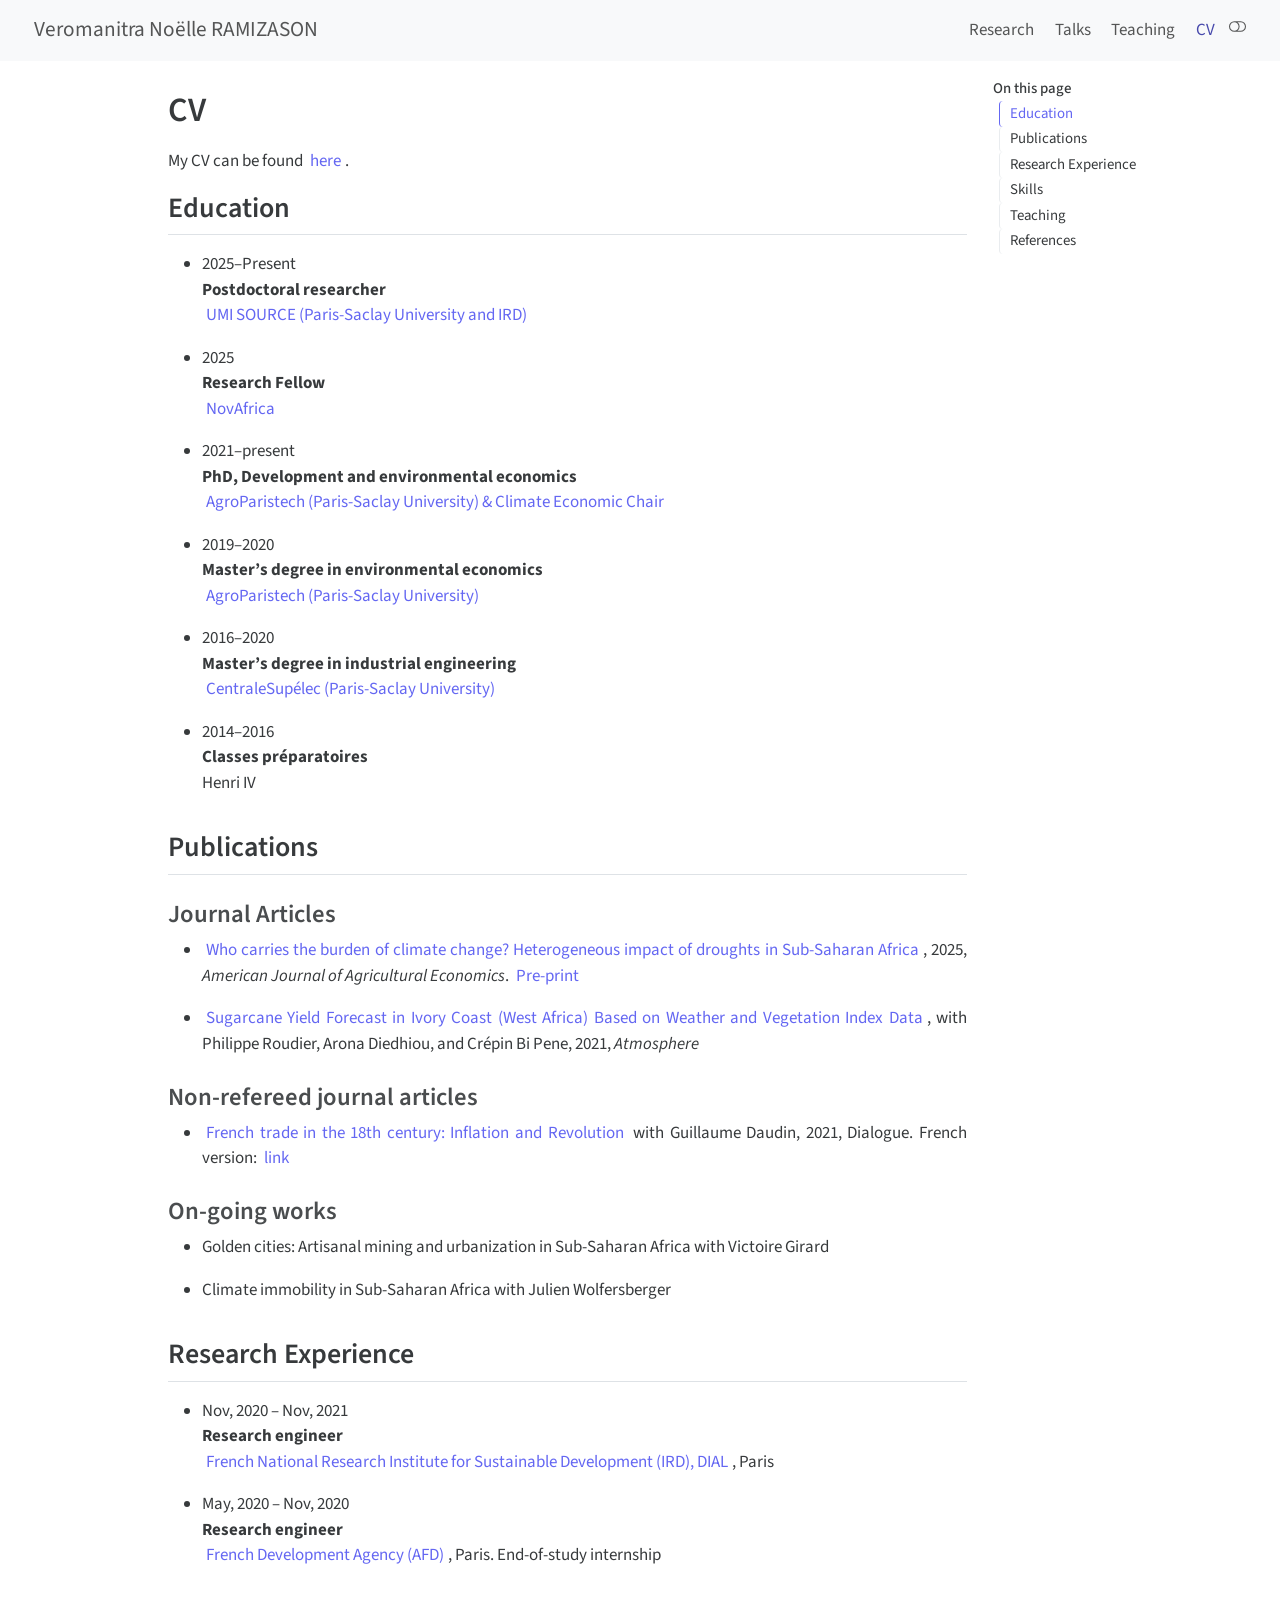
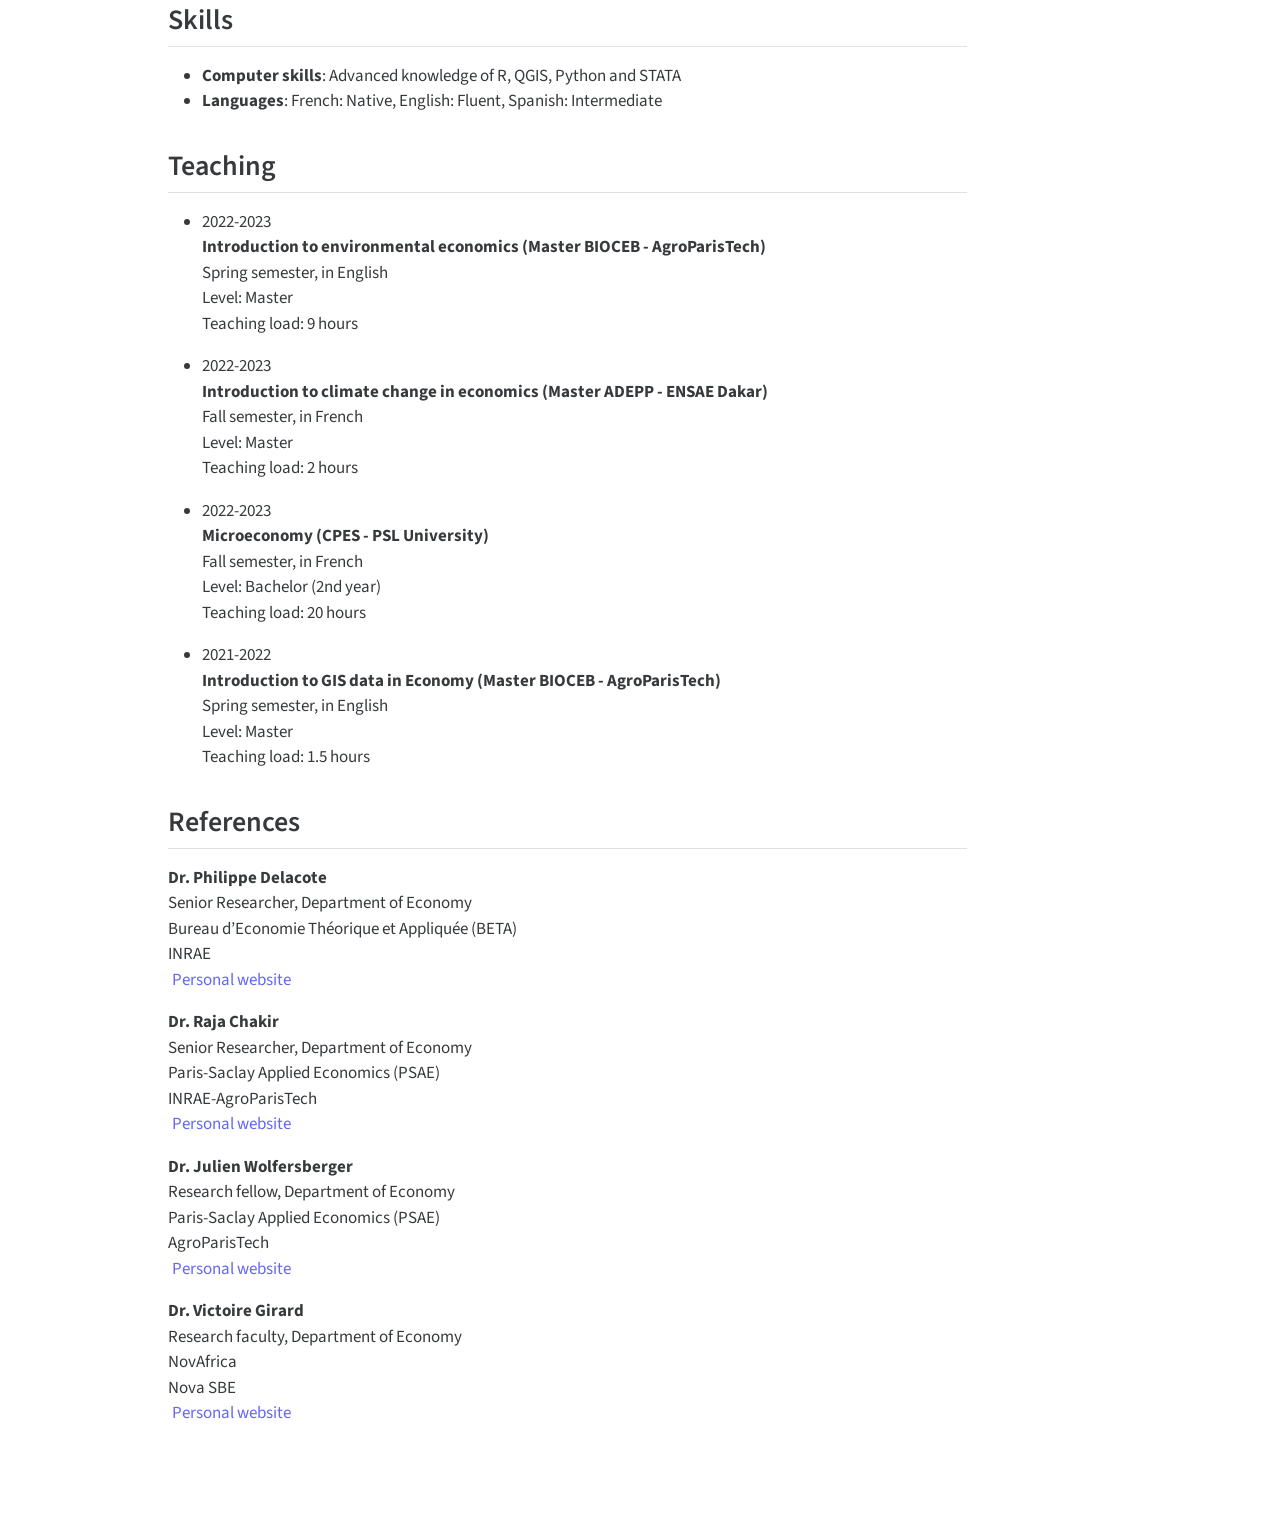
==== Pages/CV.html @ b6c8fe3e "Built site for gh-pages" ====
<!DOCTYPE html>
<html xmlns="http://www.w3.org/1999/xhtml" lang="en" xml:lang="en"><head>

<meta charset="utf-8">
<meta name="generator" content="quarto-1.5.57">

<meta name="viewport" content="width=device-width, initial-scale=1.0, user-scalable=yes">


<title>CV – Veromanitra Noëlle RAMIZASON</title>
<style>
code{white-space: pre-wrap;}
span.smallcaps{font-variant: small-caps;}
div.columns{display: flex; gap: min(4vw, 1.5em);}
div.column{flex: auto; overflow-x: auto;}
div.hanging-indent{margin-left: 1.5em; text-indent: -1.5em;}
ul.task-list{list-style: none;}
ul.task-list li input[type="checkbox"] {
  width: 0.8em;
  margin: 0 0.8em 0.2em -1em; /* quarto-specific, see https://github.com/quarto-dev/quarto-cli/issues/4556 */ 
  vertical-align: middle;
}
</style>


<script src="../site_libs/quarto-nav/quarto-nav.js"></script>
<script src="../site_libs/quarto-nav/headroom.min.js"></script>
<link href="../favicon.ico" rel="icon">
<script src="../site_libs/clipboard/clipboard.min.js"></script>
<script src="../site_libs/quarto-html/quarto.js"></script>
<script src="../site_libs/quarto-html/popper.min.js"></script>
<script src="../site_libs/quarto-html/tippy.umd.min.js"></script>
<script src="../site_libs/quarto-html/anchor.min.js"></script>
<link href="../site_libs/quarto-html/tippy.css" rel="stylesheet">
<link href="../site_libs/quarto-html/quarto-syntax-highlighting.css" rel="stylesheet" class="quarto-color-scheme" id="quarto-text-highlighting-styles">
<link href="../site_libs/quarto-html/quarto-syntax-highlighting-dark.css" rel="prefetch" class="quarto-color-scheme quarto-color-alternate" id="quarto-text-highlighting-styles">
<script src="../site_libs/bootstrap/bootstrap.min.js"></script>
<link href="../site_libs/bootstrap/bootstrap-icons.css" rel="stylesheet">
<link href="../site_libs/bootstrap/bootstrap.min.css" rel="stylesheet" class="quarto-color-scheme" id="quarto-bootstrap" data-mode="light">
<link href="../site_libs/bootstrap/bootstrap-dark.min.css" rel="prefetch" class="quarto-color-scheme quarto-color-alternate" id="quarto-bootstrap" data-mode="dark">
<script id="quarto-search-options" type="application/json">{
  "language": {
    "search-no-results-text": "No results",
    "search-matching-documents-text": "matching documents",
    "search-copy-link-title": "Copy link to search",
    "search-hide-matches-text": "Hide additional matches",
    "search-more-match-text": "more match in this document",
    "search-more-matches-text": "more matches in this document",
    "search-clear-button-title": "Clear",
    "search-text-placeholder": "",
    "search-detached-cancel-button-title": "Cancel",
    "search-submit-button-title": "Submit",
    "search-label": "Search"
  }
}</script>


<meta property="og:title" content="CV – Veromanitra Noëlle RAMIZASON">
<meta property="og:description" content="">
<meta property="og:site_name" content="Veromanitra Noëlle RAMIZASON">
</head>

<body class="nav-fixed">

<div id="quarto-search-results"></div>
  <header id="quarto-header" class="headroom fixed-top">
    <nav class="navbar navbar-expand-lg " data-bs-theme="dark">
      <div class="navbar-container container-fluid">
      <div class="navbar-brand-container mx-auto">
    <a class="navbar-brand" href="../index.html">
    <span class="navbar-title">Veromanitra Noëlle RAMIZASON</span>
    </a>
  </div>
          <button class="navbar-toggler" type="button" data-bs-toggle="collapse" data-bs-target="#navbarCollapse" aria-controls="navbarCollapse" role="menu" aria-expanded="false" aria-label="Toggle navigation" onclick="if (window.quartoToggleHeadroom) { window.quartoToggleHeadroom(); }">
  <span class="navbar-toggler-icon"></span>
</button>
          <div class="collapse navbar-collapse" id="navbarCollapse">
            <ul class="navbar-nav navbar-nav-scroll ms-auto">
  <li class="nav-item">
    <a class="nav-link" href="../Pages/Research.html"> 
<span class="menu-text">Research</span></a>
  </li>  
  <li class="nav-item">
    <a class="nav-link" href="../Pages/Talks.html"> 
<span class="menu-text">Talks</span></a>
  </li>  
  <li class="nav-item">
    <a class="nav-link" href="../Pages/Teaching.html"> 
<span class="menu-text">Teaching</span></a>
  </li>  
  <li class="nav-item">
    <a class="nav-link active" href="../Pages/CV.html" aria-current="page"> 
<span class="menu-text">CV</span></a>
  </li>  
</ul>
          </div> <!-- /navcollapse -->
            <div class="quarto-navbar-tools">
  <a href="" class="quarto-color-scheme-toggle quarto-navigation-tool  px-1" onclick="window.quartoToggleColorScheme(); return false;" title="Toggle dark mode"><i class="bi"></i></a>
</div>
      </div> <!-- /container-fluid -->
    </nav>
</header>
<!-- content -->
<div id="quarto-content" class="quarto-container page-columns page-rows-contents page-layout-article page-navbar">
<!-- sidebar -->
<!-- margin-sidebar -->
    <div id="quarto-margin-sidebar" class="sidebar margin-sidebar">
        <nav id="TOC" role="doc-toc" class="toc-active">
    <h2 id="toc-title">On this page</h2>
   
  <ul>
  <li><a href="#education" id="toc-education" class="nav-link active" data-scroll-target="#education">Education</a></li>
  <li><a href="#publications" id="toc-publications" class="nav-link" data-scroll-target="#publications">Publications</a>
  <ul class="collapse">
  <li><a href="#journal-articles" id="toc-journal-articles" class="nav-link" data-scroll-target="#journal-articles">Journal Articles</a></li>
  <li><a href="#non-refereed-journal-articles" id="toc-non-refereed-journal-articles" class="nav-link" data-scroll-target="#non-refereed-journal-articles">Non-refereed journal articles</a></li>
  <li><a href="#on-going-works" id="toc-on-going-works" class="nav-link" data-scroll-target="#on-going-works">On-going works</a></li>
  </ul></li>
  <li><a href="#research-experience" id="toc-research-experience" class="nav-link" data-scroll-target="#research-experience">Research Experience</a></li>
  <li><a href="#skills" id="toc-skills" class="nav-link" data-scroll-target="#skills">Skills</a></li>
  <li><a href="#teaching" id="toc-teaching" class="nav-link" data-scroll-target="#teaching">Teaching</a></li>
  <li><a href="#references" id="toc-references" class="nav-link" data-scroll-target="#references">References</a></li>
  </ul>
</nav>
    </div>
<!-- main -->
<main class="content" id="quarto-document-content">

<header id="title-block-header" class="quarto-title-block default">
<div class="quarto-title">
<h1 class="title">CV</h1>
</div>



<div class="quarto-title-meta">

    
  
    
  </div>
  


</header>


<p>My CV can be found <a href="../files/CV_Edouard_Pignede.pdf">here</a>.</p>
<section id="education" class="level2">
<h2 class="anchored" data-anchor-id="education">Education</h2>
<ul>
<li><p>2025–Present<br>
<strong>Postdoctoral researcher</strong><br>
<a href="https://www.umi-source.uvsq.fr/">UMI SOURCE (Paris-Saclay University and IRD)</a></p></li>
<li><p>2025<br>
<strong>Research Fellow</strong><br>
<a href="https://novafrica.org/">NovAfrica</a></p></li>
<li><p>2021–present<br>
<strong>PhD, Development and environmental economics</strong><br>
<a href="http://www2.agroparistech.fr/spip.php?article1142">AgroParistech (Paris-Saclay University) &amp; Climate Economic Chair</a></p></li>
<li><p>2019–2020<br>
<strong>Master’s degree in environmental economics</strong><br>
<a href="http://www2.agroparistech.fr/spip.php?article1142">AgroParistech (Paris-Saclay University)</a></p></li>
<li><p>2016–2020<br>
<strong>Master’s degree in industrial engineering</strong><br>
<a href="https://www.centralesupelec.fr/en">CentraleSupélec (Paris-Saclay University)</a></p></li>
<li><p>2014–2016<br>
<strong>Classes préparatoires</strong><br>
Henri IV</p></li>
</ul>
</section>
<section id="publications" class="level2">
<h2 class="anchored" data-anchor-id="publications">Publications</h2>
<section id="journal-articles" class="level3">
<h3 class="anchored" data-anchor-id="journal-articles">Journal Articles</h3>
<ul>
<li><p><a href="http://doi.org/10.1111/ajae.12507">Who carries the burden of climate change? Heterogeneous impact of droughts in Sub-Saharan Africa</a>, 2025, <em>American Journal of Agricultural Economics</em>. <a href="https://edouardpignede.github.io/files/DroughtIneq_EP.pdf">Pre-print</a></p></li>
<li><p><a href="https://www.mdpi.com/2073-4433/12/11/1459">Sugarcane Yield Forecast in Ivory Coast (West Africa) Based on Weather and Vegetation Index Data</a>, with Philippe Roudier, Arona Diedhiou, and Crépin Bi Pene, 2021, <em>Atmosphere</em></p></li>
</ul>
</section>
<section id="non-refereed-journal-articles" class="level3">
<h3 class="anchored" data-anchor-id="non-refereed-journal-articles">Non-refereed journal articles</h3>
<ul>
<li><a href="https://dial.ird.fr/wp-content/uploads/2021/10/Dialogue_Eng_62_def.pdf">French trade in the 18th century: Inflation and Revolution</a> with Guillaume Daudin, 2021, Dialogue. French version: <a href="https://dial.ird.fr/wp-content/uploads/2021/10/Dialogue-62.pdf">link</a></li>
</ul>
</section>
<section id="on-going-works" class="level3">
<h3 class="anchored" data-anchor-id="on-going-works">On-going works</h3>
<ul>
<li><p>Golden cities: Artisanal mining and urbanization in Sub-Saharan Africa with Victoire Girard</p></li>
<li><p>Climate immobility in Sub-Saharan Africa with Julien Wolfersberger</p></li>
</ul>
</section>
</section>
<section id="research-experience" class="level2">
<h2 class="anchored" data-anchor-id="research-experience">Research Experience</h2>
<ul>
<li><p>Nov, 2020 – Nov, 2021<br>
<strong>Research engineer</strong><br>
<a href="https://en.ird.fr/">French National Research Institute for Sustainable Development (IRD), DIAL</a>, Paris</p></li>
<li><p>May, 2020 – Nov, 2020<br>
<strong>Research engineer</strong><br>
<a href="https://www.afd.fr/en">French Development Agency (AFD)</a>, Paris. End-of-study internship</p></li>
</ul>
</section>
<section id="skills" class="level2">
<h2 class="anchored" data-anchor-id="skills">Skills</h2>
<ul>
<li><strong>Computer skills</strong>: Advanced knowledge of R, QGIS, Python and STATA<br>
</li>
<li><strong>Languages</strong>: French: Native, English: Fluent, Spanish: Intermediate</li>
</ul>
</section>
<section id="teaching" class="level2">
<h2 class="anchored" data-anchor-id="teaching">Teaching</h2>
<ul>
<li><p>2022-2023<br>
<strong>Introduction to environmental economics (Master BIOCEB - AgroParisTech)</strong><br>
Spring semester, in English<br>
Level: Master<br>
Teaching load: 9 hours</p></li>
<li><p>2022-2023<br>
<strong>Introduction to climate change in economics (Master ADEPP - ENSAE Dakar)</strong><br>
Fall semester, in French<br>
Level: Master<br>
Teaching load: 2 hours</p></li>
<li><p>2022-2023<br>
<strong>Microeconomy (CPES - PSL University)</strong><br>
Fall semester, in French<br>
Level: Bachelor (2nd year)<br>
Teaching load: 20 hours</p></li>
<li><p>2021-2022<br>
<strong>Introduction to GIS data in Economy (Master BIOCEB - AgroParisTech)</strong><br>
Spring semester, in English<br>
Level: Master<br>
Teaching load: 1.5 hours</p></li>
</ul>
</section>
<section id="references" class="level2">
<h2 class="anchored" data-anchor-id="references">References</h2>
<p><strong>Dr.&nbsp;Philippe Delacote</strong><br>
Senior Researcher, Department of Economy<br>
Bureau d’Economie Théorique et Appliquée (BETA)<br>
INRAE<br>
<a href="https://sites.google.com/view/philippedelacote/">Personal website</a></p>
<p><strong>Dr.&nbsp;Raja Chakir</strong><br>
Senior Researcher, Department of Economy<br>
Paris-Saclay Applied Economics (PSAE)<br>
INRAE-AgroParisTech<br>
<a href="https://sites.google.com/site/rajachakir/">Personal website</a></p>
<p><strong>Dr.&nbsp;Julien Wolfersberger</strong><br>
Research fellow, Department of Economy<br>
Paris-Saclay Applied Economics (PSAE)<br>
AgroParisTech<br>
<a href="https://julienwolfersberger.wordpress.com/">Personal website</a></p>
<p><strong>Dr.&nbsp;Victoire Girard</strong><br>
Research faculty, Department of Economy<br>
NovAfrica<br>
Nova SBE<br>
<a href="https://sites.google.com/site/girardvictoire/home">Personal website</a></p>


</section>

</main> <!-- /main -->
<script id="quarto-html-after-body" type="application/javascript">
window.document.addEventListener("DOMContentLoaded", function (event) {
  const toggleBodyColorMode = (bsSheetEl) => {
    const mode = bsSheetEl.getAttribute("data-mode");
    const bodyEl = window.document.querySelector("body");
    if (mode === "dark") {
      bodyEl.classList.add("quarto-dark");
      bodyEl.classList.remove("quarto-light");
    } else {
      bodyEl.classList.add("quarto-light");
      bodyEl.classList.remove("quarto-dark");
    }
  }
  const toggleBodyColorPrimary = () => {
    const bsSheetEl = window.document.querySelector("link#quarto-bootstrap");
    if (bsSheetEl) {
      toggleBodyColorMode(bsSheetEl);
    }
  }
  toggleBodyColorPrimary();  
  const disableStylesheet = (stylesheets) => {
    for (let i=0; i < stylesheets.length; i++) {
      const stylesheet = stylesheets[i];
      stylesheet.rel = 'prefetch';
    }
  }
  const enableStylesheet = (stylesheets) => {
    for (let i=0; i < stylesheets.length; i++) {
      const stylesheet = stylesheets[i];
      stylesheet.rel = 'stylesheet';
    }
  }
  const manageTransitions = (selector, allowTransitions) => {
    const els = window.document.querySelectorAll(selector);
    for (let i=0; i < els.length; i++) {
      const el = els[i];
      if (allowTransitions) {
        el.classList.remove('notransition');
      } else {
        el.classList.add('notransition');
      }
    }
  }
  const toggleGiscusIfUsed = (isAlternate, darkModeDefault) => {
    const baseTheme = document.querySelector('#giscus-base-theme')?.value ?? 'light';
    const alternateTheme = document.querySelector('#giscus-alt-theme')?.value ?? 'dark';
    let newTheme = '';
    if(darkModeDefault) {
      newTheme = isAlternate ? baseTheme : alternateTheme;
    } else {
      newTheme = isAlternate ? alternateTheme : baseTheme;
    }
    const changeGiscusTheme = () => {
      // From: https://github.com/giscus/giscus/issues/336
      const sendMessage = (message) => {
        const iframe = document.querySelector('iframe.giscus-frame');
        if (!iframe) return;
        iframe.contentWindow.postMessage({ giscus: message }, 'https://giscus.app');
      }
      sendMessage({
        setConfig: {
          theme: newTheme
        }
      });
    }
    const isGiscussLoaded = window.document.querySelector('iframe.giscus-frame') !== null;
    if (isGiscussLoaded) {
      changeGiscusTheme();
    }
  }
  const toggleColorMode = (alternate) => {
    // Switch the stylesheets
    const alternateStylesheets = window.document.querySelectorAll('link.quarto-color-scheme.quarto-color-alternate');
    manageTransitions('#quarto-margin-sidebar .nav-link', false);
    if (alternate) {
      enableStylesheet(alternateStylesheets);
      for (const sheetNode of alternateStylesheets) {
        if (sheetNode.id === "quarto-bootstrap") {
          toggleBodyColorMode(sheetNode);
        }
      }
    } else {
      disableStylesheet(alternateStylesheets);
      toggleBodyColorPrimary();
    }
    manageTransitions('#quarto-margin-sidebar .nav-link', true);
    // Switch the toggles
    const toggles = window.document.querySelectorAll('.quarto-color-scheme-toggle');
    for (let i=0; i < toggles.length; i++) {
      const toggle = toggles[i];
      if (toggle) {
        if (alternate) {
          toggle.classList.add("alternate");     
        } else {
          toggle.classList.remove("alternate");
        }
      }
    }
    // Hack to workaround the fact that safari doesn't
    // properly recolor the scrollbar when toggling (#1455)
    if (navigator.userAgent.indexOf('Safari') > 0 && navigator.userAgent.indexOf('Chrome') == -1) {
      manageTransitions("body", false);
      window.scrollTo(0, 1);
      setTimeout(() => {
        window.scrollTo(0, 0);
        manageTransitions("body", true);
      }, 40);  
    }
  }
  const isFileUrl = () => { 
    return window.location.protocol === 'file:';
  }
  const hasAlternateSentinel = () => {  
    let styleSentinel = getColorSchemeSentinel();
    if (styleSentinel !== null) {
      return styleSentinel === "alternate";
    } else {
      return false;
    }
  }
  const setStyleSentinel = (alternate) => {
    const value = alternate ? "alternate" : "default";
    if (!isFileUrl()) {
      window.localStorage.setItem("quarto-color-scheme", value);
    } else {
      localAlternateSentinel = value;
    }
  }
  const getColorSchemeSentinel = () => {
    if (!isFileUrl()) {
      const storageValue = window.localStorage.getItem("quarto-color-scheme");
      return storageValue != null ? storageValue : localAlternateSentinel;
    } else {
      return localAlternateSentinel;
    }
  }
  const darkModeDefault = false;
  let localAlternateSentinel = darkModeDefault ? 'alternate' : 'default';
  // Dark / light mode switch
  window.quartoToggleColorScheme = () => {
    // Read the current dark / light value 
    let toAlternate = !hasAlternateSentinel();
    toggleColorMode(toAlternate);
    setStyleSentinel(toAlternate);
    toggleGiscusIfUsed(toAlternate, darkModeDefault);
  };
  // Ensure there is a toggle, if there isn't float one in the top right
  if (window.document.querySelector('.quarto-color-scheme-toggle') === null) {
    const a = window.document.createElement('a');
    a.classList.add('top-right');
    a.classList.add('quarto-color-scheme-toggle');
    a.href = "";
    a.onclick = function() { try { window.quartoToggleColorScheme(); } catch {} return false; };
    const i = window.document.createElement("i");
    i.classList.add('bi');
    a.appendChild(i);
    window.document.body.appendChild(a);
  }
  // Switch to dark mode if need be
  if (hasAlternateSentinel()) {
    toggleColorMode(true);
  } else {
    toggleColorMode(false);
  }
  const icon = "";
  const anchorJS = new window.AnchorJS();
  anchorJS.options = {
    placement: 'right',
    icon: icon
  };
  anchorJS.add('.anchored');
  const isCodeAnnotation = (el) => {
    for (const clz of el.classList) {
      if (clz.startsWith('code-annotation-')) {                     
        return true;
      }
    }
    return false;
  }
  const onCopySuccess = function(e) {
    // button target
    const button = e.trigger;
    // don't keep focus
    button.blur();
    // flash "checked"
    button.classList.add('code-copy-button-checked');
    var currentTitle = button.getAttribute("title");
    button.setAttribute("title", "Copied!");
    let tooltip;
    if (window.bootstrap) {
      button.setAttribute("data-bs-toggle", "tooltip");
      button.setAttribute("data-bs-placement", "left");
      button.setAttribute("data-bs-title", "Copied!");
      tooltip = new bootstrap.Tooltip(button, 
        { trigger: "manual", 
          customClass: "code-copy-button-tooltip",
          offset: [0, -8]});
      tooltip.show();    
    }
    setTimeout(function() {
      if (tooltip) {
        tooltip.hide();
        button.removeAttribute("data-bs-title");
        button.removeAttribute("data-bs-toggle");
        button.removeAttribute("data-bs-placement");
      }
      button.setAttribute("title", currentTitle);
      button.classList.remove('code-copy-button-checked');
    }, 1000);
    // clear code selection
    e.clearSelection();
  }
  const getTextToCopy = function(trigger) {
      const codeEl = trigger.previousElementSibling.cloneNode(true);
      for (const childEl of codeEl.children) {
        if (isCodeAnnotation(childEl)) {
          childEl.remove();
        }
      }
      return codeEl.innerText;
  }
  const clipboard = new window.ClipboardJS('.code-copy-button:not([data-in-quarto-modal])', {
    text: getTextToCopy
  });
  clipboard.on('success', onCopySuccess);
  if (window.document.getElementById('quarto-embedded-source-code-modal')) {
    // For code content inside modals, clipBoardJS needs to be initialized with a container option
    // TODO: Check when it could be a function (https://github.com/zenorocha/clipboard.js/issues/860)
    const clipboardModal = new window.ClipboardJS('.code-copy-button[data-in-quarto-modal]', {
      text: getTextToCopy,
      container: window.document.getElementById('quarto-embedded-source-code-modal')
    });
    clipboardModal.on('success', onCopySuccess);
  }
    var localhostRegex = new RegExp(/^(?:http|https):\/\/localhost\:?[0-9]*\//);
    var mailtoRegex = new RegExp(/^mailto:/);
      var filterRegex = new RegExp("https:\/\/Veromanitra\.github\.io\/");
    var isInternal = (href) => {
        return filterRegex.test(href) || localhostRegex.test(href) || mailtoRegex.test(href);
    }
    // Inspect non-navigation links and adorn them if external
 	var links = window.document.querySelectorAll('a[href]:not(.nav-link):not(.navbar-brand):not(.toc-action):not(.sidebar-link):not(.sidebar-item-toggle):not(.pagination-link):not(.no-external):not([aria-hidden]):not(.dropdown-item):not(.quarto-navigation-tool):not(.about-link)');
    for (var i=0; i<links.length; i++) {
      const link = links[i];
      if (!isInternal(link.href)) {
        // undo the damage that might have been done by quarto-nav.js in the case of
        // links that we want to consider external
        if (link.dataset.originalHref !== undefined) {
          link.href = link.dataset.originalHref;
        }
      }
    }
  function tippyHover(el, contentFn, onTriggerFn, onUntriggerFn) {
    const config = {
      allowHTML: true,
      maxWidth: 500,
      delay: 100,
      arrow: false,
      appendTo: function(el) {
          return el.parentElement;
      },
      interactive: true,
      interactiveBorder: 10,
      theme: 'quarto',
      placement: 'bottom-start',
    };
    if (contentFn) {
      config.content = contentFn;
    }
    if (onTriggerFn) {
      config.onTrigger = onTriggerFn;
    }
    if (onUntriggerFn) {
      config.onUntrigger = onUntriggerFn;
    }
    window.tippy(el, config); 
  }
  const noterefs = window.document.querySelectorAll('a[role="doc-noteref"]');
  for (var i=0; i<noterefs.length; i++) {
    const ref = noterefs[i];
    tippyHover(ref, function() {
      // use id or data attribute instead here
      let href = ref.getAttribute('data-footnote-href') || ref.getAttribute('href');
      try { href = new URL(href).hash; } catch {}
      const id = href.replace(/^#\/?/, "");
      const note = window.document.getElementById(id);
      if (note) {
        return note.innerHTML;
      } else {
        return "";
      }
    });
  }
  const xrefs = window.document.querySelectorAll('a.quarto-xref');
  const processXRef = (id, note) => {
    // Strip column container classes
    const stripColumnClz = (el) => {
      el.classList.remove("page-full", "page-columns");
      if (el.children) {
        for (const child of el.children) {
          stripColumnClz(child);
        }
      }
    }
    stripColumnClz(note)
    if (id === null || id.startsWith('sec-')) {
      // Special case sections, only their first couple elements
      const container = document.createElement("div");
      if (note.children && note.children.length > 2) {
        container.appendChild(note.children[0].cloneNode(true));
        for (let i = 1; i < note.children.length; i++) {
          const child = note.children[i];
          if (child.tagName === "P" && child.innerText === "") {
            continue;
          } else {
            container.appendChild(child.cloneNode(true));
            break;
          }
        }
        if (window.Quarto?.typesetMath) {
          window.Quarto.typesetMath(container);
        }
        return container.innerHTML
      } else {
        if (window.Quarto?.typesetMath) {
          window.Quarto.typesetMath(note);
        }
        return note.innerHTML;
      }
    } else {
      // Remove any anchor links if they are present
      const anchorLink = note.querySelector('a.anchorjs-link');
      if (anchorLink) {
        anchorLink.remove();
      }
      if (window.Quarto?.typesetMath) {
        window.Quarto.typesetMath(note);
      }
      // TODO in 1.5, we should make sure this works without a callout special case
      if (note.classList.contains("callout")) {
        return note.outerHTML;
      } else {
        return note.innerHTML;
      }
    }
  }
  for (var i=0; i<xrefs.length; i++) {
    const xref = xrefs[i];
    tippyHover(xref, undefined, function(instance) {
      instance.disable();
      let url = xref.getAttribute('href');
      let hash = undefined; 
      if (url.startsWith('#')) {
        hash = url;
      } else {
        try { hash = new URL(url).hash; } catch {}
      }
      if (hash) {
        const id = hash.replace(/^#\/?/, "");
        const note = window.document.getElementById(id);
        if (note !== null) {
          try {
            const html = processXRef(id, note.cloneNode(true));
            instance.setContent(html);
          } finally {
            instance.enable();
            instance.show();
          }
        } else {
          // See if we can fetch this
          fetch(url.split('#')[0])
          .then(res => res.text())
          .then(html => {
            const parser = new DOMParser();
            const htmlDoc = parser.parseFromString(html, "text/html");
            const note = htmlDoc.getElementById(id);
            if (note !== null) {
              const html = processXRef(id, note);
              instance.setContent(html);
            } 
          }).finally(() => {
            instance.enable();
            instance.show();
          });
        }
      } else {
        // See if we can fetch a full url (with no hash to target)
        // This is a special case and we should probably do some content thinning / targeting
        fetch(url)
        .then(res => res.text())
        .then(html => {
          const parser = new DOMParser();
          const htmlDoc = parser.parseFromString(html, "text/html");
          const note = htmlDoc.querySelector('main.content');
          if (note !== null) {
            // This should only happen for chapter cross references
            // (since there is no id in the URL)
            // remove the first header
            if (note.children.length > 0 && note.children[0].tagName === "HEADER") {
              note.children[0].remove();
            }
            const html = processXRef(null, note);
            instance.setContent(html);
          } 
        }).finally(() => {
          instance.enable();
          instance.show();
        });
      }
    }, function(instance) {
    });
  }
      let selectedAnnoteEl;
      const selectorForAnnotation = ( cell, annotation) => {
        let cellAttr = 'data-code-cell="' + cell + '"';
        let lineAttr = 'data-code-annotation="' +  annotation + '"';
        const selector = 'span[' + cellAttr + '][' + lineAttr + ']';
        return selector;
      }
      const selectCodeLines = (annoteEl) => {
        const doc = window.document;
        const targetCell = annoteEl.getAttribute("data-target-cell");
        const targetAnnotation = annoteEl.getAttribute("data-target-annotation");
        const annoteSpan = window.document.querySelector(selectorForAnnotation(targetCell, targetAnnotation));
        const lines = annoteSpan.getAttribute("data-code-lines").split(",");
        const lineIds = lines.map((line) => {
          return targetCell + "-" + line;
        })
        let top = null;
        let height = null;
        let parent = null;
        if (lineIds.length > 0) {
            //compute the position of the single el (top and bottom and make a div)
            const el = window.document.getElementById(lineIds[0]);
            top = el.offsetTop;
            height = el.offsetHeight;
            parent = el.parentElement.parentElement;
          if (lineIds.length > 1) {
            const lastEl = window.document.getElementById(lineIds[lineIds.length - 1]);
            const bottom = lastEl.offsetTop + lastEl.offsetHeight;
            height = bottom - top;
          }
          if (top !== null && height !== null && parent !== null) {
            // cook up a div (if necessary) and position it 
            let div = window.document.getElementById("code-annotation-line-highlight");
            if (div === null) {
              div = window.document.createElement("div");
              div.setAttribute("id", "code-annotation-line-highlight");
              div.style.position = 'absolute';
              parent.appendChild(div);
            }
            div.style.top = top - 2 + "px";
            div.style.height = height + 4 + "px";
            div.style.left = 0;
            let gutterDiv = window.document.getElementById("code-annotation-line-highlight-gutter");
            if (gutterDiv === null) {
              gutterDiv = window.document.createElement("div");
              gutterDiv.setAttribute("id", "code-annotation-line-highlight-gutter");
              gutterDiv.style.position = 'absolute';
              const codeCell = window.document.getElementById(targetCell);
              const gutter = codeCell.querySelector('.code-annotation-gutter');
              gutter.appendChild(gutterDiv);
            }
            gutterDiv.style.top = top - 2 + "px";
            gutterDiv.style.height = height + 4 + "px";
          }
          selectedAnnoteEl = annoteEl;
        }
      };
      const unselectCodeLines = () => {
        const elementsIds = ["code-annotation-line-highlight", "code-annotation-line-highlight-gutter"];
        elementsIds.forEach((elId) => {
          const div = window.document.getElementById(elId);
          if (div) {
            div.remove();
          }
        });
        selectedAnnoteEl = undefined;
      };
        // Handle positioning of the toggle
    window.addEventListener(
      "resize",
      throttle(() => {
        elRect = undefined;
        if (selectedAnnoteEl) {
          selectCodeLines(selectedAnnoteEl);
        }
      }, 10)
    );
    function throttle(fn, ms) {
    let throttle = false;
    let timer;
      return (...args) => {
        if(!throttle) { // first call gets through
            fn.apply(this, args);
            throttle = true;
        } else { // all the others get throttled
            if(timer) clearTimeout(timer); // cancel #2
            timer = setTimeout(() => {
              fn.apply(this, args);
              timer = throttle = false;
            }, ms);
        }
      };
    }
      // Attach click handler to the DT
      const annoteDls = window.document.querySelectorAll('dt[data-target-cell]');
      for (const annoteDlNode of annoteDls) {
        annoteDlNode.addEventListener('click', (event) => {
          const clickedEl = event.target;
          if (clickedEl !== selectedAnnoteEl) {
            unselectCodeLines();
            const activeEl = window.document.querySelector('dt[data-target-cell].code-annotation-active');
            if (activeEl) {
              activeEl.classList.remove('code-annotation-active');
            }
            selectCodeLines(clickedEl);
            clickedEl.classList.add('code-annotation-active');
          } else {
            // Unselect the line
            unselectCodeLines();
            clickedEl.classList.remove('code-annotation-active');
          }
        });
      }
  const findCites = (el) => {
    const parentEl = el.parentElement;
    if (parentEl) {
      const cites = parentEl.dataset.cites;
      if (cites) {
        return {
          el,
          cites: cites.split(' ')
        };
      } else {
        return findCites(el.parentElement)
      }
    } else {
      return undefined;
    }
  };
  var bibliorefs = window.document.querySelectorAll('a[role="doc-biblioref"]');
  for (var i=0; i<bibliorefs.length; i++) {
    const ref = bibliorefs[i];
    const citeInfo = findCites(ref);
    if (citeInfo) {
      tippyHover(citeInfo.el, function() {
        var popup = window.document.createElement('div');
        citeInfo.cites.forEach(function(cite) {
          var citeDiv = window.document.createElement('div');
          citeDiv.classList.add('hanging-indent');
          citeDiv.classList.add('csl-entry');
          var biblioDiv = window.document.getElementById('ref-' + cite);
          if (biblioDiv) {
            citeDiv.innerHTML = biblioDiv.innerHTML;
          }
          popup.appendChild(citeDiv);
        });
        return popup.innerHTML;
      });
    }
  }
});
</script>
</div> <!-- /content -->




</body></html>
---- site_libs/quarto-html/tippy.css ----
.tippy-box[data-animation=fade][data-state=hidden]{opacity:0}[data-tippy-root]{max-width:calc(100vw - 10px)}.tippy-box{position:relative;background-color:#333;color:#fff;border-radius:4px;font-size:14px;line-height:1.4;white-space:normal;outline:0;transition-property:transform,visibility,opacity}.tippy-box[data-placement^=top]>.tippy-arrow{bottom:0}.tippy-box[data-placement^=top]>.tippy-arrow:before{bottom:-7px;left:0;border-width:8px 8px 0;border-top-color:initial;transform-origin:center top}.tippy-box[data-placement^=bottom]>.tippy-arrow{top:0}.tippy-box[data-placement^=bottom]>.tippy-arrow:before{top:-7px;left:0;border-width:0 8px 8px;border-bottom-color:initial;transform-origin:center bottom}.tippy-box[data-placement^=left]>.tippy-arrow{right:0}.tippy-box[data-placement^=left]>.tippy-arrow:before{border-width:8px 0 8px 8px;border-left-color:initial;right:-7px;transform-origin:center left}.tippy-box[data-placement^=right]>.tippy-arrow{left:0}.tippy-box[data-placement^=right]>.tippy-arrow:before{left:-7px;border-width:8px 8px 8px 0;border-right-color:initial;transform-origin:center right}.tippy-box[data-inertia][data-state=visible]{transition-timing-function:cubic-bezier(.54,1.5,.38,1.11)}.tippy-arrow{width:16px;height:16px;color:#333}.tippy-arrow:before{content:"";position:absolute;border-color:transparent;border-style:solid}.tippy-content{position:relative;padding:5px 9px;z-index:1}
---- site_libs/quarto-html/quarto-syntax-highlighting.css ----
/* quarto syntax highlight colors */
:root {
  --quarto-hl-ot-color: #003B4F;
  --quarto-hl-at-color: #657422;
  --quarto-hl-ss-color: #20794D;
  --quarto-hl-an-color: #5E5E5E;
  --quarto-hl-fu-color: #4758AB;
  --quarto-hl-st-color: #20794D;
  --quarto-hl-cf-color: #003B4F;
  --quarto-hl-op-color: #5E5E5E;
  --quarto-hl-er-color: #AD0000;
  --quarto-hl-bn-color: #AD0000;
  --quarto-hl-al-color: #AD0000;
  --quarto-hl-va-color: #111111;
  --quarto-hl-bu-color: inherit;
  --quarto-hl-ex-color: inherit;
  --quarto-hl-pp-color: #AD0000;
  --quarto-hl-in-color: #5E5E5E;
  --quarto-hl-vs-color: #20794D;
  --quarto-hl-wa-color: #5E5E5E;
  --quarto-hl-do-color: #5E5E5E;
  --quarto-hl-im-color: #00769E;
  --quarto-hl-ch-color: #20794D;
  --quarto-hl-dt-color: #AD0000;
  --quarto-hl-fl-color: #AD0000;
  --quarto-hl-co-color: #5E5E5E;
  --quarto-hl-cv-color: #5E5E5E;
  --quarto-hl-cn-color: #8f5902;
  --quarto-hl-sc-color: #5E5E5E;
  --quarto-hl-dv-color: #AD0000;
  --quarto-hl-kw-color: #003B4F;
}

/* other quarto variables */
:root {
  --quarto-font-monospace: SFMono-Regular, Menlo, Monaco, Consolas, "Liberation Mono", "Courier New", monospace;
}

pre > code.sourceCode > span {
  color: #003B4F;
}

code span {
  color: #003B4F;
}

code.sourceCode > span {
  color: #003B4F;
}

div.sourceCode,
div.sourceCode pre.sourceCode {
  color: #003B4F;
}

code span.ot {
  color: #003B4F;
  font-style: inherit;
}

code span.at {
  color: #657422;
  font-style: inherit;
}

code span.ss {
  color: #20794D;
  font-style: inherit;
}

code span.an {
  color: #5E5E5E;
  font-style: inherit;
}

code span.fu {
  color: #4758AB;
  font-style: inherit;
}

code span.st {
  color: #20794D;
  font-style: inherit;
}

code span.cf {
  color: #003B4F;
  font-weight: bold;
  font-style: inherit;
}

code span.op {
  color: #5E5E5E;
  font-style: inherit;
}

code span.er {
  color: #AD0000;
  font-style: inherit;
}

code span.bn {
  color: #AD0000;
  font-style: inherit;
}

code span.al {
  color: #AD0000;
  font-style: inherit;
}

code span.va {
  color: #111111;
  font-style: inherit;
}

code span.bu {
  font-style: inherit;
}

code span.ex {
  font-style: inherit;
}

code span.pp {
  color: #AD0000;
  font-style: inherit;
}

code span.in {
  color: #5E5E5E;
  font-style: inherit;
}

code span.vs {
  color: #20794D;
  font-style: inherit;
}

code span.wa {
  color: #5E5E5E;
  font-style: italic;
}

code span.do {
  color: #5E5E5E;
  font-style: italic;
}

code span.im {
  color: #00769E;
  font-style: inherit;
}

code span.ch {
  color: #20794D;
  font-style: inherit;
}

code span.dt {
  color: #AD0000;
  font-style: inherit;
}

code span.fl {
  color: #AD0000;
  font-style: inherit;
}

code span.co {
  color: #5E5E5E;
  font-style: inherit;
}

code span.cv {
  color: #5E5E5E;
  font-style: italic;
}

code span.cn {
  color: #8f5902;
  font-style: inherit;
}

code span.sc {
  color: #5E5E5E;
  font-style: inherit;
}

code span.dv {
  color: #AD0000;
  font-style: inherit;
}

code span.kw {
  color: #003B4F;
  font-weight: bold;
  font-style: inherit;
}

.prevent-inlining {
  content: "</";
}

/*# sourceMappingURL=debc5d5d77c3f9108843748ff7464032.css.map */
---- site_libs/quarto-html/quarto-syntax-highlighting-dark.css ----
/* quarto syntax highlight colors */
:root {
  --quarto-hl-al-color: #f07178;
  --quarto-hl-an-color: #d4d0ab;
  --quarto-hl-at-color: #00e0e0;
  --quarto-hl-bn-color: #d4d0ab;
  --quarto-hl-bu-color: #abe338;
  --quarto-hl-ch-color: #abe338;
  --quarto-hl-co-color: #f8f8f2;
  --quarto-hl-cv-color: #ffd700;
  --quarto-hl-cn-color: #ffd700;
  --quarto-hl-cf-color: #ffa07a;
  --quarto-hl-dt-color: #ffa07a;
  --quarto-hl-dv-color: #d4d0ab;
  --quarto-hl-do-color: #f8f8f2;
  --quarto-hl-er-color: #f07178;
  --quarto-hl-ex-color: #00e0e0;
  --quarto-hl-fl-color: #d4d0ab;
  --quarto-hl-fu-color: #ffa07a;
  --quarto-hl-im-color: #abe338;
  --quarto-hl-in-color: #d4d0ab;
  --quarto-hl-kw-color: #ffa07a;
  --quarto-hl-op-color: #ffa07a;
  --quarto-hl-ot-color: #00e0e0;
  --quarto-hl-pp-color: #dcc6e0;
  --quarto-hl-re-color: #00e0e0;
  --quarto-hl-sc-color: #abe338;
  --quarto-hl-ss-color: #abe338;
  --quarto-hl-st-color: #abe338;
  --quarto-hl-va-color: #00e0e0;
  --quarto-hl-vs-color: #abe338;
  --quarto-hl-wa-color: #dcc6e0;
}

/* other quarto variables */
:root {
  --quarto-font-monospace: SFMono-Regular, Menlo, Monaco, Consolas, "Liberation Mono", "Courier New", monospace;
}

code span.al {
  background-color: #2a0f15;
  font-weight: bold;
  color: #f07178;
}

code span.an {
  color: #d4d0ab;
}

code span.at {
  color: #00e0e0;
}

code span.bn {
  color: #d4d0ab;
}

code span.bu {
  color: #abe338;
}

code span.ch {
  color: #abe338;
}

code span.co {
  font-style: italic;
  color: #f8f8f2;
}

code span.cv {
  color: #ffd700;
}

code span.cn {
  color: #ffd700;
}

code span.cf {
  font-weight: bold;
  color: #ffa07a;
}

code span.dt {
  color: #ffa07a;
}

code span.dv {
  color: #d4d0ab;
}

code span.do {
  color: #f8f8f2;
}

code span.er {
  color: #f07178;
  text-decoration: underline;
}

code span.ex {
  font-weight: bold;
  color: #00e0e0;
}

code span.fl {
  color: #d4d0ab;
}

code span.fu {
  color: #ffa07a;
}

code span.im {
  color: #abe338;
}

code span.in {
  color: #d4d0ab;
}

code span.kw {
  font-weight: bold;
  color: #ffa07a;
}

pre > code.sourceCode > span {
  color: #f8f8f2;
}

code span {
  color: #f8f8f2;
}

code.sourceCode > span {
  color: #f8f8f2;
}

div.sourceCode,
div.sourceCode pre.sourceCode {
  color: #f8f8f2;
}

code span.op {
  color: #ffa07a;
}

code span.ot {
  color: #00e0e0;
}

code span.pp {
  color: #dcc6e0;
}

code span.re {
  background-color: #f8f8f2;
  color: #00e0e0;
}

code span.sc {
  color: #abe338;
}

code span.ss {
  color: #abe338;
}

code span.st {
  color: #abe338;
}

code span.va {
  color: #00e0e0;
}

code span.vs {
  color: #abe338;
}

code span.wa {
  color: #dcc6e0;
}

.prevent-inlining {
  content: "</";
}

/*# sourceMappingURL=935a306eefa94366c21e1a970dddb765.css.map */
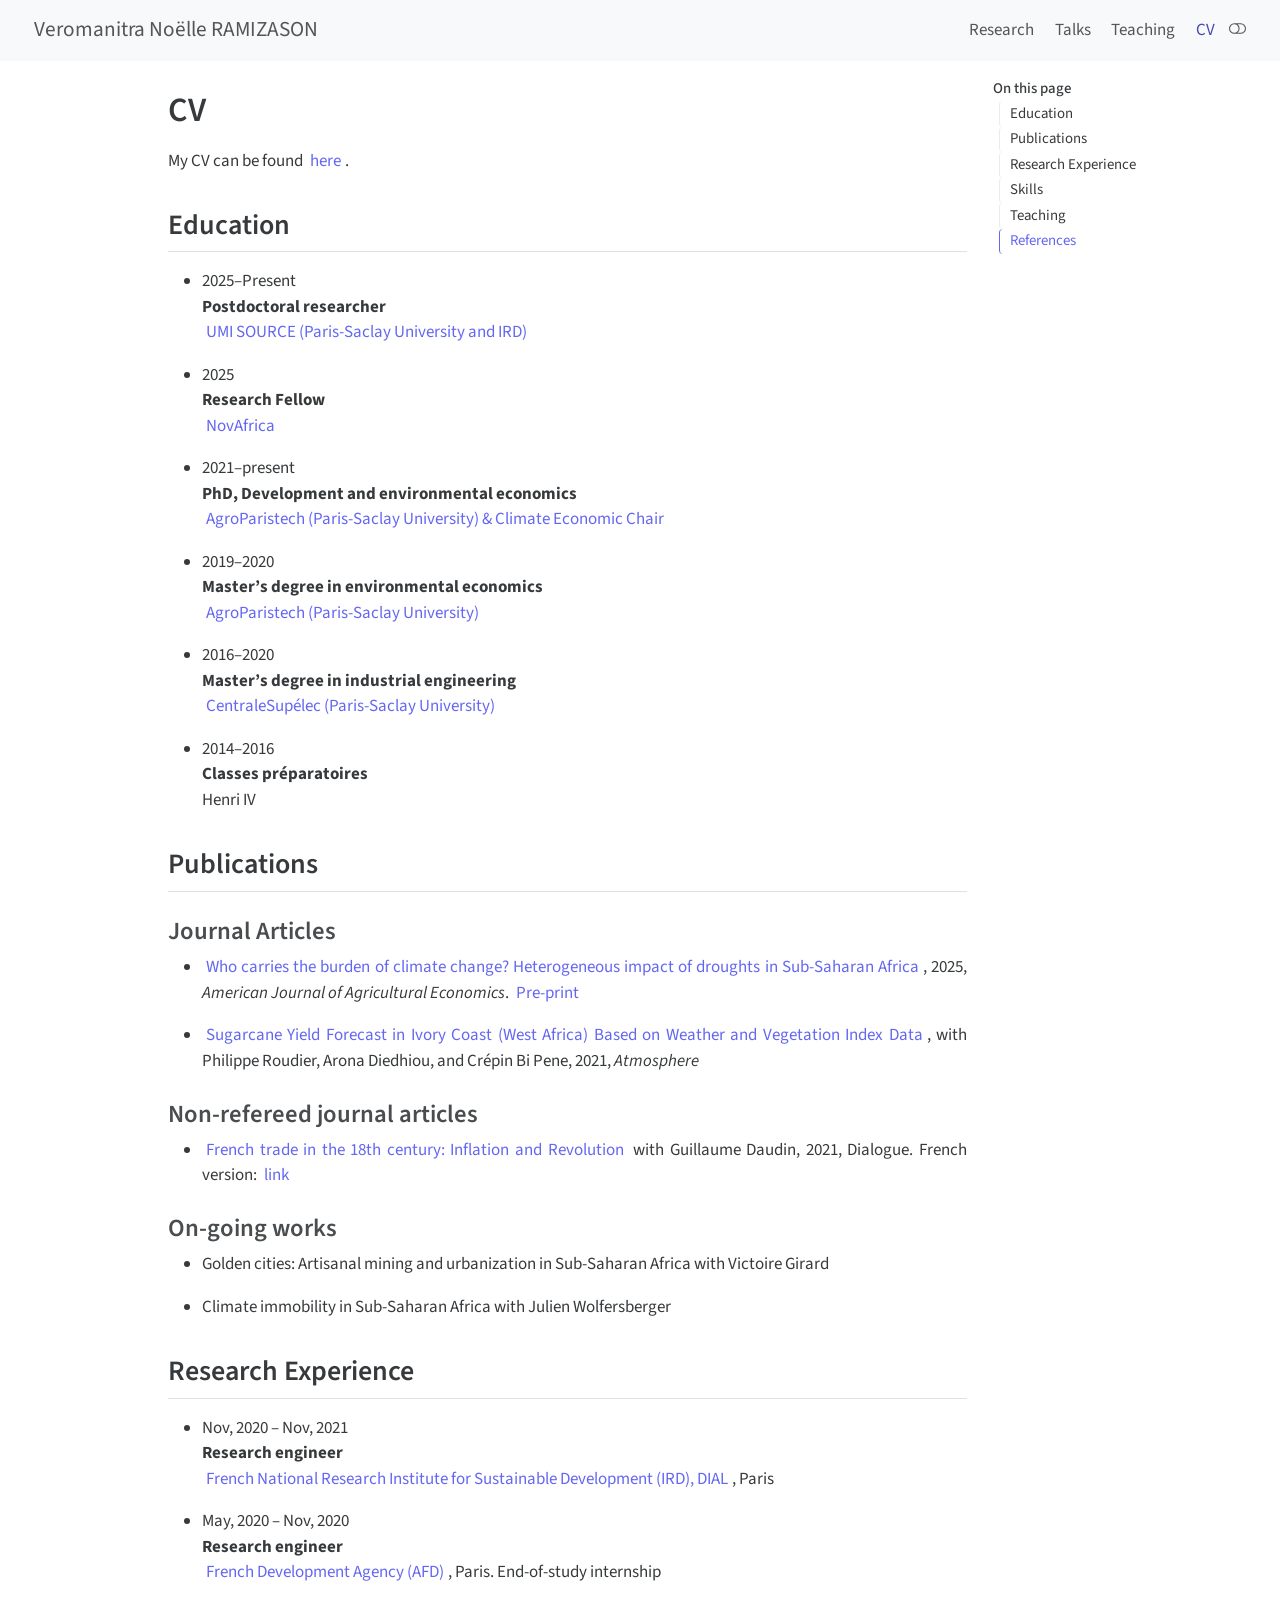
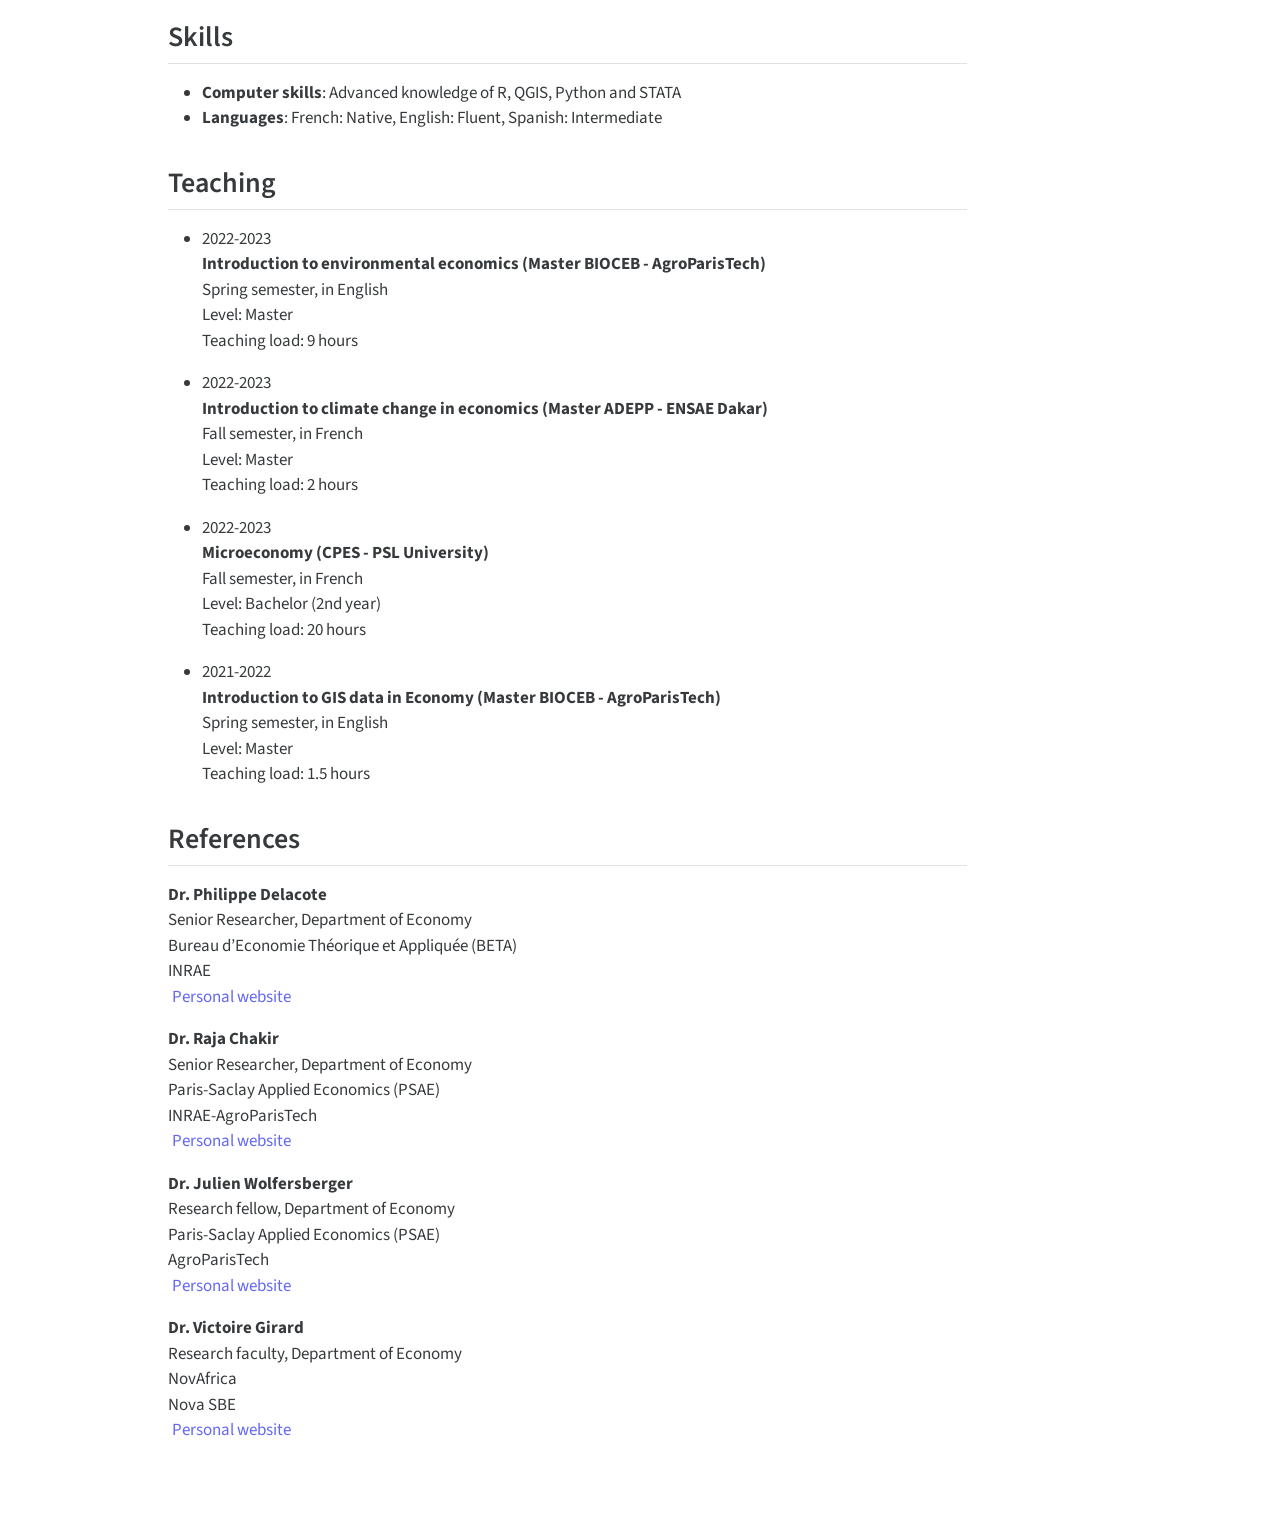
==== commit aedeead7: "Built site for gh-pages" ====
--- a/Pages/CV.html
+++ b/Pages/CV.html
@@ -2,13 +2,16 @@
 <html xmlns="http://www.w3.org/1999/xhtml" lang="en" xml:lang="en"><head>
 
 <meta charset="utf-8">
-<meta name="generator" content="quarto-1.5.57">
+<meta name="generator" content="quarto-1.9.37">
 
 <meta name="viewport" content="width=device-width, initial-scale=1.0, user-scalable=yes">
 
 
 <title>CV – Veromanitra Noëlle RAMIZASON</title>
 <style>
+/* Default styles provided by pandoc.
+** See https://pandoc.org/MANUAL.html#variables-for-html for config info.
+*/
 code{white-space: pre-wrap;}
 span.smallcaps{font-variant: small-caps;}
 div.columns{display: flex; gap: min(4vw, 1.5em);}
@@ -27,17 +30,20 @@
 <script src="../site_libs/quarto-nav/headroom.min.js"></script>
 <link href="../favicon.ico" rel="icon">
 <script src="../site_libs/clipboard/clipboard.min.js"></script>
-<script src="../site_libs/quarto-html/quarto.js"></script>
+<script src="../site_libs/quarto-html/quarto.js" type="module"></script>
+<script src="../site_libs/quarto-html/tabsets/tabsets.js" type="module"></script>
 <script src="../site_libs/quarto-html/popper.min.js"></script>
 <script src="../site_libs/quarto-html/tippy.umd.min.js"></script>
 <script src="../site_libs/quarto-html/anchor.min.js"></script>
 <link href="../site_libs/quarto-html/tippy.css" rel="stylesheet">
-<link href="../site_libs/quarto-html/quarto-syntax-highlighting.css" rel="stylesheet" class="quarto-color-scheme" id="quarto-text-highlighting-styles">
-<link href="../site_libs/quarto-html/quarto-syntax-highlighting-dark.css" rel="prefetch" class="quarto-color-scheme quarto-color-alternate" id="quarto-text-highlighting-styles">
+<link href="../site_libs/quarto-html/quarto-syntax-highlighting-7f8f88aac4f3542376d5c11b86a4c14d.css" rel="stylesheet" class="quarto-color-scheme" id="quarto-text-highlighting-styles">
+<link href="../site_libs/quarto-html/quarto-syntax-highlighting-dark-d0ae9245876894da5ac7e18953ecc5cc.css" rel="stylesheet" class="quarto-color-scheme quarto-color-alternate" id="quarto-text-highlighting-styles">
+<link href="../site_libs/quarto-html/quarto-syntax-highlighting-7f8f88aac4f3542376d5c11b86a4c14d.css" rel="stylesheet" class="quarto-color-scheme-extra" id="quarto-text-highlighting-styles">
 <script src="../site_libs/bootstrap/bootstrap.min.js"></script>
 <link href="../site_libs/bootstrap/bootstrap-icons.css" rel="stylesheet">
-<link href="../site_libs/bootstrap/bootstrap.min.css" rel="stylesheet" class="quarto-color-scheme" id="quarto-bootstrap" data-mode="light">
-<link href="../site_libs/bootstrap/bootstrap-dark.min.css" rel="prefetch" class="quarto-color-scheme quarto-color-alternate" id="quarto-bootstrap" data-mode="dark">
+<link href="../site_libs/bootstrap/bootstrap-717fdf8e3d4837cf16406ebb2e64df0a.min.css" rel="stylesheet" append-hash="true" class="quarto-color-scheme" id="quarto-bootstrap" data-mode="light">
+<link href="../site_libs/bootstrap/bootstrap-dark-e6ec55d50a8571276e9da61ff62941ed.min.css" rel="stylesheet" append-hash="true" class="quarto-color-scheme quarto-color-alternate" id="quarto-bootstrap" data-mode="dark">
+<link href="../site_libs/bootstrap/bootstrap-717fdf8e3d4837cf16406ebb2e64df0a.min.css" rel="stylesheet" append-hash="true" class="quarto-color-scheme-extra" id="quarto-bootstrap" data-mode="light">
 <script id="quarto-search-options" type="application/json">{
   "language": {
     "search-no-results-text": "No results",
@@ -60,7 +66,169 @@
 <meta property="og:site_name" content="Veromanitra Noëlle RAMIZASON">
 </head>
 
-<body class="nav-fixed">
+<body class="nav-fixed quarto-light"><script id="quarto-html-before-body" type="application/javascript">
+    const toggleBodyColorMode = (bsSheetEl) => {
+      const mode = bsSheetEl.getAttribute("data-mode");
+      const bodyEl = window.document.querySelector("body");
+      if (mode === "dark") {
+        bodyEl.classList.add("quarto-dark");
+        bodyEl.classList.remove("quarto-light");
+      } else {
+        bodyEl.classList.add("quarto-light");
+        bodyEl.classList.remove("quarto-dark");
+      }
+    }
+    const toggleBodyColorPrimary = () => {
+      const bsSheetEl = window.document.querySelector("link#quarto-bootstrap:not([rel=disabled-stylesheet])");
+      if (bsSheetEl) {
+        toggleBodyColorMode(bsSheetEl);
+      }
+    }
+    const setColorSchemeToggle = (alternate) => {
+      const toggles = window.document.querySelectorAll('.quarto-color-scheme-toggle');
+      for (let i=0; i < toggles.length; i++) {
+        const toggle = toggles[i];
+        if (toggle) {
+          if (alternate) {
+            toggle.classList.add("alternate");
+          } else {
+            toggle.classList.remove("alternate");
+          }
+        }
+      }
+    };
+    const toggleColorMode = (alternate) => {
+      // Switch the stylesheets
+      const primaryStylesheets = window.document.querySelectorAll('link.quarto-color-scheme:not(.quarto-color-alternate)');
+      const alternateStylesheets = window.document.querySelectorAll('link.quarto-color-scheme.quarto-color-alternate');
+      manageTransitions('#quarto-margin-sidebar .nav-link', false);
+      if (alternate) {
+        // note: dark is layered on light, we don't disable primary!
+        enableStylesheet(alternateStylesheets);
+        for (const sheetNode of alternateStylesheets) {
+          if (sheetNode.id === "quarto-bootstrap") {
+            toggleBodyColorMode(sheetNode);
+          }
+        }
+      } else {
+        disableStylesheet(alternateStylesheets);
+        enableStylesheet(primaryStylesheets)
+        toggleBodyColorPrimary();
+      }
+      manageTransitions('#quarto-margin-sidebar .nav-link', true);
+      // Switch the toggles
+      setColorSchemeToggle(alternate)
+      // Hack to workaround the fact that safari doesn't
+      // properly recolor the scrollbar when toggling (#1455)
+      if (navigator.userAgent.indexOf('Safari') > 0 && navigator.userAgent.indexOf('Chrome') == -1) {
+        manageTransitions("body", false);
+        window.scrollTo(0, 1);
+        setTimeout(() => {
+          window.scrollTo(0, 0);
+          manageTransitions("body", true);
+        }, 40);
+      }
+    }
+    const disableStylesheet = (stylesheets) => {
+      for (let i=0; i < stylesheets.length; i++) {
+        const stylesheet = stylesheets[i];
+        stylesheet.rel = 'disabled-stylesheet';
+      }
+    }
+    const enableStylesheet = (stylesheets) => {
+      for (let i=0; i < stylesheets.length; i++) {
+        const stylesheet = stylesheets[i];
+        if(stylesheet.rel !== 'stylesheet') { // for Chrome, which will still FOUC without this check
+          stylesheet.rel = 'stylesheet';
+        }
+      }
+    }
+    const manageTransitions = (selector, allowTransitions) => {
+      const els = window.document.querySelectorAll(selector);
+      for (let i=0; i < els.length; i++) {
+        const el = els[i];
+        if (allowTransitions) {
+          el.classList.remove('notransition');
+        } else {
+          el.classList.add('notransition');
+        }
+      }
+    }
+    const isFileUrl = () => {
+      return window.location.protocol === 'file:';
+    }
+    const hasAlternateSentinel = () => {
+      let styleSentinel = getColorSchemeSentinel();
+      if (styleSentinel !== null) {
+        return styleSentinel === "alternate";
+      } else {
+        return false;
+      }
+    }
+    const setStyleSentinel = (alternate) => {
+      const value = alternate ? "alternate" : "default";
+      if (!isFileUrl()) {
+        window.localStorage.setItem("quarto-color-scheme", value);
+      } else {
+        localAlternateSentinel = value;
+      }
+    }
+    const getColorSchemeSentinel = () => {
+      if (!isFileUrl()) {
+        const storageValue = window.localStorage.getItem("quarto-color-scheme");
+        return storageValue != null ? storageValue : localAlternateSentinel;
+      } else {
+        return localAlternateSentinel;
+      }
+    }
+    const toggleGiscusIfUsed = (isAlternate, darkModeDefault) => {
+      const baseTheme = document.querySelector('#giscus-base-theme')?.value ?? 'light';
+      const alternateTheme = document.querySelector('#giscus-alt-theme')?.value ?? 'dark';
+      let newTheme = '';
+      if(authorPrefersDark) {
+        newTheme = isAlternate ? baseTheme : alternateTheme;
+      } else {
+        newTheme = isAlternate ? alternateTheme : baseTheme;
+      }
+      const changeGiscusTheme = () => {
+        // From: https://github.com/giscus/giscus/issues/336
+        const sendMessage = (message) => {
+          const iframe = document.querySelector('iframe.giscus-frame');
+          if (!iframe) return;
+          iframe.contentWindow.postMessage({ giscus: message }, 'https://giscus.app');
+        }
+        sendMessage({
+          setConfig: {
+            theme: newTheme
+          }
+        });
+      }
+      const isGiscussLoaded = window.document.querySelector('iframe.giscus-frame') !== null;
+      if (isGiscussLoaded) {
+        changeGiscusTheme();
+      }
+    };
+    const authorPrefersDark = false;
+    const darkModeDefault = authorPrefersDark;
+      document.querySelector('link#quarto-text-highlighting-styles.quarto-color-scheme-extra').rel = 'disabled-stylesheet';
+      document.querySelector('link#quarto-bootstrap.quarto-color-scheme-extra').rel = 'disabled-stylesheet';
+    let localAlternateSentinel = darkModeDefault ? 'alternate' : 'default';
+    // Dark / light mode switch
+    window.quartoToggleColorScheme = () => {
+      // Read the current dark / light value
+      let toAlternate = !hasAlternateSentinel();
+      toggleColorMode(toAlternate);
+      setStyleSentinel(toAlternate);
+      toggleGiscusIfUsed(toAlternate, darkModeDefault);
+      window.dispatchEvent(new Event('resize'));
+    };
+    // Switch to dark mode if need be
+    if (hasAlternateSentinel()) {
+      toggleColorMode(true);
+    } else {
+      toggleColorMode(false);
+    }
+  </script>
 
 <div id="quarto-search-results"></div>
   <header id="quarto-header" class="headroom fixed-top">
@@ -125,6 +293,7 @@
     </div>
 <!-- main -->
 <main class="content" id="quarto-document-content">
+
 
 <header id="title-block-header" class="quarto-title-block default">
 <div class="quarto-title">
@@ -264,383 +433,256 @@
 
 </main> <!-- /main -->
 <script id="quarto-html-after-body" type="application/javascript">
-window.document.addEventListener("DOMContentLoaded", function (event) {
-  const toggleBodyColorMode = (bsSheetEl) => {
-    const mode = bsSheetEl.getAttribute("data-mode");
-    const bodyEl = window.document.querySelector("body");
-    if (mode === "dark") {
-      bodyEl.classList.add("quarto-dark");
-      bodyEl.classList.remove("quarto-light");
-    } else {
-      bodyEl.classList.add("quarto-light");
-      bodyEl.classList.remove("quarto-dark");
-    }
-  }
-  const toggleBodyColorPrimary = () => {
-    const bsSheetEl = window.document.querySelector("link#quarto-bootstrap");
-    if (bsSheetEl) {
-      toggleBodyColorMode(bsSheetEl);
-    }
-  }
-  toggleBodyColorPrimary();  
-  const disableStylesheet = (stylesheets) => {
-    for (let i=0; i < stylesheets.length; i++) {
-      const stylesheet = stylesheets[i];
-      stylesheet.rel = 'prefetch';
-    }
-  }
-  const enableStylesheet = (stylesheets) => {
-    for (let i=0; i < stylesheets.length; i++) {
-      const stylesheet = stylesheets[i];
-      stylesheet.rel = 'stylesheet';
-    }
-  }
-  const manageTransitions = (selector, allowTransitions) => {
-    const els = window.document.querySelectorAll(selector);
-    for (let i=0; i < els.length; i++) {
-      const el = els[i];
-      if (allowTransitions) {
-        el.classList.remove('notransition');
-      } else {
-        el.classList.add('notransition');
-      }
-    }
-  }
-  const toggleGiscusIfUsed = (isAlternate, darkModeDefault) => {
-    const baseTheme = document.querySelector('#giscus-base-theme')?.value ?? 'light';
-    const alternateTheme = document.querySelector('#giscus-alt-theme')?.value ?? 'dark';
-    let newTheme = '';
-    if(darkModeDefault) {
-      newTheme = isAlternate ? baseTheme : alternateTheme;
-    } else {
-      newTheme = isAlternate ? alternateTheme : baseTheme;
-    }
-    const changeGiscusTheme = () => {
-      // From: https://github.com/giscus/giscus/issues/336
-      const sendMessage = (message) => {
-        const iframe = document.querySelector('iframe.giscus-frame');
-        if (!iframe) return;
-        iframe.contentWindow.postMessage({ giscus: message }, 'https://giscus.app');
-      }
-      sendMessage({
-        setConfig: {
-          theme: newTheme
-        }
-      });
-    }
-    const isGiscussLoaded = window.document.querySelector('iframe.giscus-frame') !== null;
-    if (isGiscussLoaded) {
-      changeGiscusTheme();
-    }
-  }
-  const toggleColorMode = (alternate) => {
-    // Switch the stylesheets
-    const alternateStylesheets = window.document.querySelectorAll('link.quarto-color-scheme.quarto-color-alternate');
-    manageTransitions('#quarto-margin-sidebar .nav-link', false);
-    if (alternate) {
-      enableStylesheet(alternateStylesheets);
-      for (const sheetNode of alternateStylesheets) {
-        if (sheetNode.id === "quarto-bootstrap") {
-          toggleBodyColorMode(sheetNode);
-        }
-      }
-    } else {
-      disableStylesheet(alternateStylesheets);
-      toggleBodyColorPrimary();
-    }
-    manageTransitions('#quarto-margin-sidebar .nav-link', true);
-    // Switch the toggles
-    const toggles = window.document.querySelectorAll('.quarto-color-scheme-toggle');
-    for (let i=0; i < toggles.length; i++) {
-      const toggle = toggles[i];
-      if (toggle) {
-        if (alternate) {
-          toggle.classList.add("alternate");     
-        } else {
-          toggle.classList.remove("alternate");
-        }
-      }
-    }
-    // Hack to workaround the fact that safari doesn't
-    // properly recolor the scrollbar when toggling (#1455)
-    if (navigator.userAgent.indexOf('Safari') > 0 && navigator.userAgent.indexOf('Chrome') == -1) {
-      manageTransitions("body", false);
-      window.scrollTo(0, 1);
-      setTimeout(() => {
-        window.scrollTo(0, 0);
-        manageTransitions("body", true);
-      }, 40);  
-    }
-  }
-  const isFileUrl = () => { 
-    return window.location.protocol === 'file:';
-  }
-  const hasAlternateSentinel = () => {  
-    let styleSentinel = getColorSchemeSentinel();
-    if (styleSentinel !== null) {
-      return styleSentinel === "alternate";
-    } else {
+  window.document.addEventListener("DOMContentLoaded", function (event) {
+    // Ensure there is a toggle, if there isn't float one in the top right
+    if (window.document.querySelector('.quarto-color-scheme-toggle') === null) {
+      const a = window.document.createElement('a');
+      a.classList.add('top-right');
+      a.classList.add('quarto-color-scheme-toggle');
+      a.href = "";
+      a.onclick = function() { try { window.quartoToggleColorScheme(); } catch {} return false; };
+      const i = window.document.createElement("i");
+      i.classList.add('bi');
+      a.appendChild(i);
+      window.document.body.appendChild(a);
+    }
+    setColorSchemeToggle(hasAlternateSentinel())
+    const icon = "";
+    const anchorJS = new window.AnchorJS();
+    anchorJS.options = {
+      placement: 'right',
+      icon: icon
+    };
+    anchorJS.add('.anchored');
+    const isCodeAnnotation = (el) => {
+      for (const clz of el.classList) {
+        if (clz.startsWith('code-annotation-')) {                     
+          return true;
+        }
+      }
       return false;
     }
-  }
-  const setStyleSentinel = (alternate) => {
-    const value = alternate ? "alternate" : "default";
-    if (!isFileUrl()) {
-      window.localStorage.setItem("quarto-color-scheme", value);
-    } else {
-      localAlternateSentinel = value;
-    }
-  }
-  const getColorSchemeSentinel = () => {
-    if (!isFileUrl()) {
-      const storageValue = window.localStorage.getItem("quarto-color-scheme");
-      return storageValue != null ? storageValue : localAlternateSentinel;
-    } else {
-      return localAlternateSentinel;
-    }
-  }
-  const darkModeDefault = false;
-  let localAlternateSentinel = darkModeDefault ? 'alternate' : 'default';
-  // Dark / light mode switch
-  window.quartoToggleColorScheme = () => {
-    // Read the current dark / light value 
-    let toAlternate = !hasAlternateSentinel();
-    toggleColorMode(toAlternate);
-    setStyleSentinel(toAlternate);
-    toggleGiscusIfUsed(toAlternate, darkModeDefault);
-  };
-  // Ensure there is a toggle, if there isn't float one in the top right
-  if (window.document.querySelector('.quarto-color-scheme-toggle') === null) {
-    const a = window.document.createElement('a');
-    a.classList.add('top-right');
-    a.classList.add('quarto-color-scheme-toggle');
-    a.href = "";
-    a.onclick = function() { try { window.quartoToggleColorScheme(); } catch {} return false; };
-    const i = window.document.createElement("i");
-    i.classList.add('bi');
-    a.appendChild(i);
-    window.document.body.appendChild(a);
-  }
-  // Switch to dark mode if need be
-  if (hasAlternateSentinel()) {
-    toggleColorMode(true);
-  } else {
-    toggleColorMode(false);
-  }
-  const icon = "";
-  const anchorJS = new window.AnchorJS();
-  anchorJS.options = {
-    placement: 'right',
-    icon: icon
-  };
-  anchorJS.add('.anchored');
-  const isCodeAnnotation = (el) => {
-    for (const clz of el.classList) {
-      if (clz.startsWith('code-annotation-')) {                     
-        return true;
-      }
-    }
-    return false;
-  }
-  const onCopySuccess = function(e) {
-    // button target
-    const button = e.trigger;
-    // don't keep focus
-    button.blur();
-    // flash "checked"
-    button.classList.add('code-copy-button-checked');
-    var currentTitle = button.getAttribute("title");
-    button.setAttribute("title", "Copied!");
-    let tooltip;
-    if (window.bootstrap) {
-      button.setAttribute("data-bs-toggle", "tooltip");
-      button.setAttribute("data-bs-placement", "left");
-      button.setAttribute("data-bs-title", "Copied!");
-      tooltip = new bootstrap.Tooltip(button, 
-        { trigger: "manual", 
-          customClass: "code-copy-button-tooltip",
-          offset: [0, -8]});
-      tooltip.show();    
-    }
-    setTimeout(function() {
-      if (tooltip) {
-        tooltip.hide();
-        button.removeAttribute("data-bs-title");
-        button.removeAttribute("data-bs-toggle");
-        button.removeAttribute("data-bs-placement");
-      }
-      button.setAttribute("title", currentTitle);
-      button.classList.remove('code-copy-button-checked');
-    }, 1000);
-    // clear code selection
-    e.clearSelection();
-  }
-  const getTextToCopy = function(trigger) {
-      const codeEl = trigger.previousElementSibling.cloneNode(true);
+    const onCopySuccess = function(e) {
+      // button target
+      const button = e.trigger;
+      // don't keep focus
+      button.blur();
+      // flash "checked"
+      button.classList.add('code-copy-button-checked');
+      var currentTitle = button.getAttribute("title");
+      button.setAttribute("title", "Copied!");
+      let tooltip;
+      if (window.bootstrap) {
+        button.setAttribute("data-bs-toggle", "tooltip");
+        button.setAttribute("data-bs-placement", "left");
+        button.setAttribute("data-bs-title", "Copied!");
+        tooltip = new bootstrap.Tooltip(button, 
+          { trigger: "manual", 
+            customClass: "code-copy-button-tooltip",
+            offset: [0, -8]});
+        tooltip.show();    
+      }
+      setTimeout(function() {
+        if (tooltip) {
+          tooltip.hide();
+          button.removeAttribute("data-bs-title");
+          button.removeAttribute("data-bs-toggle");
+          button.removeAttribute("data-bs-placement");
+        }
+        button.setAttribute("title", currentTitle);
+        button.classList.remove('code-copy-button-checked');
+      }, 1000);
+      // clear code selection
+      e.clearSelection();
+    }
+    const getTextToCopy = function(trigger) {
+      const outerScaffold = trigger.parentElement.cloneNode(true);
+      const codeEl = outerScaffold.querySelector('code');
       for (const childEl of codeEl.children) {
         if (isCodeAnnotation(childEl)) {
           childEl.remove();
         }
       }
       return codeEl.innerText;
-  }
-  const clipboard = new window.ClipboardJS('.code-copy-button:not([data-in-quarto-modal])', {
-    text: getTextToCopy
-  });
-  clipboard.on('success', onCopySuccess);
-  if (window.document.getElementById('quarto-embedded-source-code-modal')) {
-    // For code content inside modals, clipBoardJS needs to be initialized with a container option
-    // TODO: Check when it could be a function (https://github.com/zenorocha/clipboard.js/issues/860)
-    const clipboardModal = new window.ClipboardJS('.code-copy-button[data-in-quarto-modal]', {
-      text: getTextToCopy,
-      container: window.document.getElementById('quarto-embedded-source-code-modal')
+    }
+    const clipboard = new window.ClipboardJS('.code-copy-button:not([data-in-quarto-modal])', {
+      text: getTextToCopy
     });
-    clipboardModal.on('success', onCopySuccess);
-  }
-    var localhostRegex = new RegExp(/^(?:http|https):\/\/localhost\:?[0-9]*\//);
-    var mailtoRegex = new RegExp(/^mailto:/);
-      var filterRegex = new RegExp("https:\/\/Veromanitra\.github\.io\/");
-    var isInternal = (href) => {
-        return filterRegex.test(href) || localhostRegex.test(href) || mailtoRegex.test(href);
-    }
-    // Inspect non-navigation links and adorn them if external
- 	var links = window.document.querySelectorAll('a[href]:not(.nav-link):not(.navbar-brand):not(.toc-action):not(.sidebar-link):not(.sidebar-item-toggle):not(.pagination-link):not(.no-external):not([aria-hidden]):not(.dropdown-item):not(.quarto-navigation-tool):not(.about-link)');
-    for (var i=0; i<links.length; i++) {
-      const link = links[i];
-      if (!isInternal(link.href)) {
-        // undo the damage that might have been done by quarto-nav.js in the case of
-        // links that we want to consider external
-        if (link.dataset.originalHref !== undefined) {
-          link.href = link.dataset.originalHref;
-        }
-      }
-    }
-  function tippyHover(el, contentFn, onTriggerFn, onUntriggerFn) {
-    const config = {
-      allowHTML: true,
-      maxWidth: 500,
-      delay: 100,
-      arrow: false,
-      appendTo: function(el) {
-          return el.parentElement;
-      },
-      interactive: true,
-      interactiveBorder: 10,
-      theme: 'quarto',
-      placement: 'bottom-start',
-    };
-    if (contentFn) {
-      config.content = contentFn;
-    }
-    if (onTriggerFn) {
-      config.onTrigger = onTriggerFn;
-    }
-    if (onUntriggerFn) {
-      config.onUntrigger = onUntriggerFn;
-    }
-    window.tippy(el, config); 
-  }
-  const noterefs = window.document.querySelectorAll('a[role="doc-noteref"]');
-  for (var i=0; i<noterefs.length; i++) {
-    const ref = noterefs[i];
-    tippyHover(ref, function() {
-      // use id or data attribute instead here
-      let href = ref.getAttribute('data-footnote-href') || ref.getAttribute('href');
-      try { href = new URL(href).hash; } catch {}
-      const id = href.replace(/^#\/?/, "");
-      const note = window.document.getElementById(id);
-      if (note) {
-        return note.innerHTML;
+    clipboard.on('success', onCopySuccess);
+    if (window.document.getElementById('quarto-embedded-source-code-modal')) {
+      const clipboardModal = new window.ClipboardJS('.code-copy-button[data-in-quarto-modal]', {
+        text: getTextToCopy,
+        container: window.document.getElementById('quarto-embedded-source-code-modal')
+      });
+      clipboardModal.on('success', onCopySuccess);
+    }
+      var localhostRegex = new RegExp(/^(?:http|https):\/\/localhost\:?[0-9]*\//);
+      var mailtoRegex = new RegExp(/^mailto:/);
+        var filterRegex = new RegExp("https:\/\/Veromanitra\.github\.io\/");
+      var isInternal = (href) => {
+          return filterRegex.test(href) || localhostRegex.test(href) || mailtoRegex.test(href);
+      }
+      // Inspect non-navigation links and adorn them if external
+     var links = window.document.querySelectorAll('a[href]:not(.nav-link):not(.navbar-brand):not(.toc-action):not(.sidebar-link):not(.sidebar-item-toggle):not(.pagination-link):not(.no-external):not([aria-hidden]):not(.dropdown-item):not(.quarto-navigation-tool):not(.about-link)');
+      for (var i=0; i<links.length; i++) {
+        const link = links[i];
+        if (!isInternal(link.href)) {
+          // undo the damage that might have been done by quarto-nav.js in the case of
+          // links that we want to consider external
+          if (link.dataset.originalHref !== undefined) {
+            link.href = link.dataset.originalHref;
+          }
+        }
+      }
+    function tippyHover(el, contentFn, onTriggerFn, onUntriggerFn) {
+      const config = {
+        allowHTML: true,
+        maxWidth: 500,
+        delay: 100,
+        arrow: false,
+        appendTo: function(el) {
+            return el.parentElement;
+        },
+        interactive: true,
+        interactiveBorder: 10,
+        theme: 'quarto',
+        placement: 'bottom-start',
+      };
+      if (contentFn) {
+        config.content = contentFn;
+      }
+      if (onTriggerFn) {
+        config.onTrigger = onTriggerFn;
+      }
+      if (onUntriggerFn) {
+        config.onUntrigger = onUntriggerFn;
+      }
+      window.tippy(el, config); 
+    }
+    const noterefs = window.document.querySelectorAll('a[role="doc-noteref"]');
+    for (var i=0; i<noterefs.length; i++) {
+      const ref = noterefs[i];
+      tippyHover(ref, function() {
+        // use id or data attribute instead here
+        let href = ref.getAttribute('data-footnote-href') || ref.getAttribute('href');
+        try { href = new URL(href).hash; } catch {}
+        const id = href.replace(/^#\/?/, "");
+        const note = window.document.getElementById(id);
+        if (note) {
+          return note.innerHTML;
+        } else {
+          return "";
+        }
+      });
+    }
+    const xrefs = window.document.querySelectorAll('a.quarto-xref');
+    const processXRef = (id, note) => {
+      // Strip column container classes
+      const stripColumnClz = (el) => {
+        el.classList.remove("page-full", "page-columns");
+        if (el.children) {
+          for (const child of el.children) {
+            stripColumnClz(child);
+          }
+        }
+      }
+      stripColumnClz(note)
+      if (id === null || id.startsWith('sec-')) {
+        // Special case sections, only their first couple elements
+        const container = document.createElement("div");
+        if (note.children && note.children.length > 2) {
+          container.appendChild(note.children[0].cloneNode(true));
+          for (let i = 1; i < note.children.length; i++) {
+            const child = note.children[i];
+            if (child.tagName === "P" && child.innerText === "") {
+              continue;
+            } else {
+              container.appendChild(child.cloneNode(true));
+              break;
+            }
+          }
+          if (window.Quarto?.typesetMath) {
+            window.Quarto.typesetMath(container);
+          }
+          return container.innerHTML
+        } else {
+          if (window.Quarto?.typesetMath) {
+            window.Quarto.typesetMath(note);
+          }
+          return note.innerHTML;
+        }
       } else {
-        return "";
-      }
-    });
-  }
-  const xrefs = window.document.querySelectorAll('a.quarto-xref');
-  const processXRef = (id, note) => {
-    // Strip column container classes
-    const stripColumnClz = (el) => {
-      el.classList.remove("page-full", "page-columns");
-      if (el.children) {
-        for (const child of el.children) {
-          stripColumnClz(child);
-        }
-      }
-    }
-    stripColumnClz(note)
-    if (id === null || id.startsWith('sec-')) {
-      // Special case sections, only their first couple elements
-      const container = document.createElement("div");
-      if (note.children && note.children.length > 2) {
-        container.appendChild(note.children[0].cloneNode(true));
-        for (let i = 1; i < note.children.length; i++) {
-          const child = note.children[i];
-          if (child.tagName === "P" && child.innerText === "") {
-            continue;
-          } else {
-            container.appendChild(child.cloneNode(true));
-            break;
-          }
-        }
-        if (window.Quarto?.typesetMath) {
-          window.Quarto.typesetMath(container);
-        }
-        return container.innerHTML
-      } else {
+        // Remove any anchor links if they are present
+        const anchorLink = note.querySelector('a.anchorjs-link');
+        if (anchorLink) {
+          anchorLink.remove();
+        }
         if (window.Quarto?.typesetMath) {
           window.Quarto.typesetMath(note);
         }
-        return note.innerHTML;
-      }
-    } else {
-      // Remove any anchor links if they are present
-      const anchorLink = note.querySelector('a.anchorjs-link');
-      if (anchorLink) {
-        anchorLink.remove();
-      }
-      if (window.Quarto?.typesetMath) {
-        window.Quarto.typesetMath(note);
-      }
-      // TODO in 1.5, we should make sure this works without a callout special case
-      if (note.classList.contains("callout")) {
-        return note.outerHTML;
-      } else {
-        return note.innerHTML;
-      }
-    }
-  }
-  for (var i=0; i<xrefs.length; i++) {
-    const xref = xrefs[i];
-    tippyHover(xref, undefined, function(instance) {
-      instance.disable();
-      let url = xref.getAttribute('href');
-      let hash = undefined; 
-      if (url.startsWith('#')) {
-        hash = url;
-      } else {
-        try { hash = new URL(url).hash; } catch {}
-      }
-      if (hash) {
-        const id = hash.replace(/^#\/?/, "");
-        const note = window.document.getElementById(id);
-        if (note !== null) {
-          try {
-            const html = processXRef(id, note.cloneNode(true));
-            instance.setContent(html);
-          } finally {
-            instance.enable();
-            instance.show();
-          }
+        if (note.classList.contains("callout")) {
+          return note.outerHTML;
         } else {
-          // See if we can fetch this
-          fetch(url.split('#')[0])
+          return note.innerHTML;
+        }
+      }
+    }
+    for (var i=0; i<xrefs.length; i++) {
+      const xref = xrefs[i];
+      tippyHover(xref, undefined, function(instance) {
+        instance.disable();
+        let url = xref.getAttribute('href');
+        let hash = undefined; 
+        if (url.startsWith('#')) {
+          hash = url;
+        } else {
+          try { hash = new URL(url).hash; } catch {}
+        }
+        if (hash) {
+          const id = hash.replace(/^#\/?/, "");
+          const note = window.document.getElementById(id);
+          if (note !== null) {
+            try {
+              const html = processXRef(id, note.cloneNode(true));
+              instance.setContent(html);
+            } finally {
+              instance.enable();
+              instance.show();
+            }
+          } else {
+            // See if we can fetch this
+            fetch(url.split('#')[0])
+            .then(res => res.text())
+            .then(html => {
+              const parser = new DOMParser();
+              const htmlDoc = parser.parseFromString(html, "text/html");
+              const note = htmlDoc.getElementById(id);
+              if (note !== null) {
+                const html = processXRef(id, note);
+                instance.setContent(html);
+              } 
+            }).finally(() => {
+              instance.enable();
+              instance.show();
+            });
+          }
+        } else {
+          // See if we can fetch a full url (with no hash to target)
+          // This is a special case and we should probably do some content thinning / targeting
+          fetch(url)
           .then(res => res.text())
           .then(html => {
             const parser = new DOMParser();
             const htmlDoc = parser.parseFromString(html, "text/html");
-            const note = htmlDoc.getElementById(id);
+            const note = htmlDoc.querySelector('main.content');
             if (note !== null) {
-              const html = processXRef(id, note);
+              // This should only happen for chapter cross references
+              // (since there is no id in the URL)
+              // remove the first header
+              if (note.children.length > 0 && note.children[0].tagName === "HEADER") {
+                note.children[0].remove();
+              }
+              const html = processXRef(null, note);
               instance.setContent(html);
             } 
           }).finally(() => {
@@ -648,185 +690,161 @@
             instance.show();
           });
         }
+      }, function(instance) {
+      });
+    }
+        let selectedAnnoteEl;
+        const selectorForAnnotation = ( cell, annotation) => {
+          let cellAttr = 'data-code-cell="' + cell + '"';
+          let lineAttr = 'data-code-annotation="' +  annotation + '"';
+          const selector = 'span[' + cellAttr + '][' + lineAttr + ']';
+          return selector;
+        }
+        const selectCodeLines = (annoteEl) => {
+          const doc = window.document;
+          const targetCell = annoteEl.getAttribute("data-target-cell");
+          const targetAnnotation = annoteEl.getAttribute("data-target-annotation");
+          const annoteSpan = window.document.querySelector(selectorForAnnotation(targetCell, targetAnnotation));
+          const lines = annoteSpan.getAttribute("data-code-lines").split(",");
+          const lineIds = lines.map((line) => {
+            return targetCell + "-" + line;
+          })
+          let top = null;
+          let height = null;
+          let parent = null;
+          if (lineIds.length > 0) {
+              //compute the position of the single el (top and bottom and make a div)
+              const el = window.document.getElementById(lineIds[0]);
+              top = el.offsetTop;
+              height = el.offsetHeight;
+              parent = el.parentElement.parentElement;
+            if (lineIds.length > 1) {
+              const lastEl = window.document.getElementById(lineIds[lineIds.length - 1]);
+              const bottom = lastEl.offsetTop + lastEl.offsetHeight;
+              height = bottom - top;
+            }
+            if (top !== null && height !== null && parent !== null) {
+              // cook up a div (if necessary) and position it 
+              let div = window.document.getElementById("code-annotation-line-highlight");
+              if (div === null) {
+                div = window.document.createElement("div");
+                div.setAttribute("id", "code-annotation-line-highlight");
+                div.style.position = 'absolute';
+                parent.appendChild(div);
+              }
+              div.style.top = top - 2 + "px";
+              div.style.height = height + 4 + "px";
+              div.style.left = 0;
+              let gutterDiv = window.document.getElementById("code-annotation-line-highlight-gutter");
+              if (gutterDiv === null) {
+                gutterDiv = window.document.createElement("div");
+                gutterDiv.setAttribute("id", "code-annotation-line-highlight-gutter");
+                gutterDiv.style.position = 'absolute';
+                const codeCell = window.document.getElementById(targetCell);
+                const gutter = codeCell.querySelector('.code-annotation-gutter');
+                gutter.appendChild(gutterDiv);
+              }
+              gutterDiv.style.top = top - 2 + "px";
+              gutterDiv.style.height = height + 4 + "px";
+            }
+            selectedAnnoteEl = annoteEl;
+          }
+        };
+        const unselectCodeLines = () => {
+          const elementsIds = ["code-annotation-line-highlight", "code-annotation-line-highlight-gutter"];
+          elementsIds.forEach((elId) => {
+            const div = window.document.getElementById(elId);
+            if (div) {
+              div.remove();
+            }
+          });
+          selectedAnnoteEl = undefined;
+        };
+          // Handle positioning of the toggle
+      window.addEventListener(
+        "resize",
+        throttle(() => {
+          elRect = undefined;
+          if (selectedAnnoteEl) {
+            selectCodeLines(selectedAnnoteEl);
+          }
+        }, 10)
+      );
+      function throttle(fn, ms) {
+      let throttle = false;
+      let timer;
+        return (...args) => {
+          if(!throttle) { // first call gets through
+              fn.apply(this, args);
+              throttle = true;
+          } else { // all the others get throttled
+              if(timer) clearTimeout(timer); // cancel #2
+              timer = setTimeout(() => {
+                fn.apply(this, args);
+                timer = throttle = false;
+              }, ms);
+          }
+        };
+      }
+        // Attach click handler to the DT
+        const annoteDls = window.document.querySelectorAll('dt[data-target-cell]');
+        for (const annoteDlNode of annoteDls) {
+          annoteDlNode.addEventListener('click', (event) => {
+            const clickedEl = event.target;
+            if (clickedEl !== selectedAnnoteEl) {
+              unselectCodeLines();
+              const activeEl = window.document.querySelector('dt[data-target-cell].code-annotation-active');
+              if (activeEl) {
+                activeEl.classList.remove('code-annotation-active');
+              }
+              selectCodeLines(clickedEl);
+              clickedEl.classList.add('code-annotation-active');
+            } else {
+              // Unselect the line
+              unselectCodeLines();
+              clickedEl.classList.remove('code-annotation-active');
+            }
+          });
+        }
+    const findCites = (el) => {
+      const parentEl = el.parentElement;
+      if (parentEl) {
+        const cites = parentEl.dataset.cites;
+        if (cites) {
+          return {
+            el,
+            cites: cites.split(' ')
+          };
+        } else {
+          return findCites(el.parentElement)
+        }
       } else {
-        // See if we can fetch a full url (with no hash to target)
-        // This is a special case and we should probably do some content thinning / targeting
-        fetch(url)
-        .then(res => res.text())
-        .then(html => {
-          const parser = new DOMParser();
-          const htmlDoc = parser.parseFromString(html, "text/html");
-          const note = htmlDoc.querySelector('main.content');
-          if (note !== null) {
-            // This should only happen for chapter cross references
-            // (since there is no id in the URL)
-            // remove the first header
-            if (note.children.length > 0 && note.children[0].tagName === "HEADER") {
-              note.children[0].remove();
+        return undefined;
+      }
+    };
+    var bibliorefs = window.document.querySelectorAll('a[role="doc-biblioref"]');
+    for (var i=0; i<bibliorefs.length; i++) {
+      const ref = bibliorefs[i];
+      const citeInfo = findCites(ref);
+      if (citeInfo) {
+        tippyHover(citeInfo.el, function() {
+          var popup = window.document.createElement('div');
+          citeInfo.cites.forEach(function(cite) {
+            var citeDiv = window.document.createElement('div');
+            citeDiv.classList.add('hanging-indent');
+            citeDiv.classList.add('csl-entry');
+            var biblioDiv = window.document.getElementById('ref-' + cite);
+            if (biblioDiv) {
+              citeDiv.innerHTML = biblioDiv.innerHTML;
             }
-            const html = processXRef(null, note);
-            instance.setContent(html);
-          } 
-        }).finally(() => {
-          instance.enable();
-          instance.show();
+            popup.appendChild(citeDiv);
+          });
+          return popup.innerHTML;
         });
       }
-    }, function(instance) {
-    });
-  }
-      let selectedAnnoteEl;
-      const selectorForAnnotation = ( cell, annotation) => {
-        let cellAttr = 'data-code-cell="' + cell + '"';
-        let lineAttr = 'data-code-annotation="' +  annotation + '"';
-        const selector = 'span[' + cellAttr + '][' + lineAttr + ']';
-        return selector;
-      }
-      const selectCodeLines = (annoteEl) => {
-        const doc = window.document;
-        const targetCell = annoteEl.getAttribute("data-target-cell");
-        const targetAnnotation = annoteEl.getAttribute("data-target-annotation");
-        const annoteSpan = window.document.querySelector(selectorForAnnotation(targetCell, targetAnnotation));
-        const lines = annoteSpan.getAttribute("data-code-lines").split(",");
-        const lineIds = lines.map((line) => {
-          return targetCell + "-" + line;
-        })
-        let top = null;
-        let height = null;
-        let parent = null;
-        if (lineIds.length > 0) {
-            //compute the position of the single el (top and bottom and make a div)
-            const el = window.document.getElementById(lineIds[0]);
-            top = el.offsetTop;
-            height = el.offsetHeight;
-            parent = el.parentElement.parentElement;
-          if (lineIds.length > 1) {
-            const lastEl = window.document.getElementById(lineIds[lineIds.length - 1]);
-            const bottom = lastEl.offsetTop + lastEl.offsetHeight;
-            height = bottom - top;
-          }
-          if (top !== null && height !== null && parent !== null) {
-            // cook up a div (if necessary) and position it 
-            let div = window.document.getElementById("code-annotation-line-highlight");
-            if (div === null) {
-              div = window.document.createElement("div");
-              div.setAttribute("id", "code-annotation-line-highlight");
-              div.style.position = 'absolute';
-              parent.appendChild(div);
-            }
-            div.style.top = top - 2 + "px";
-            div.style.height = height + 4 + "px";
-            div.style.left = 0;
-            let gutterDiv = window.document.getElementById("code-annotation-line-highlight-gutter");
-            if (gutterDiv === null) {
-              gutterDiv = window.document.createElement("div");
-              gutterDiv.setAttribute("id", "code-annotation-line-highlight-gutter");
-              gutterDiv.style.position = 'absolute';
-              const codeCell = window.document.getElementById(targetCell);
-              const gutter = codeCell.querySelector('.code-annotation-gutter');
-              gutter.appendChild(gutterDiv);
-            }
-            gutterDiv.style.top = top - 2 + "px";
-            gutterDiv.style.height = height + 4 + "px";
-          }
-          selectedAnnoteEl = annoteEl;
-        }
-      };
-      const unselectCodeLines = () => {
-        const elementsIds = ["code-annotation-line-highlight", "code-annotation-line-highlight-gutter"];
-        elementsIds.forEach((elId) => {
-          const div = window.document.getElementById(elId);
-          if (div) {
-            div.remove();
-          }
-        });
-        selectedAnnoteEl = undefined;
-      };
-        // Handle positioning of the toggle
-    window.addEventListener(
-      "resize",
-      throttle(() => {
-        elRect = undefined;
-        if (selectedAnnoteEl) {
-          selectCodeLines(selectedAnnoteEl);
-        }
-      }, 10)
-    );
-    function throttle(fn, ms) {
-    let throttle = false;
-    let timer;
-      return (...args) => {
-        if(!throttle) { // first call gets through
-            fn.apply(this, args);
-            throttle = true;
-        } else { // all the others get throttled
-            if(timer) clearTimeout(timer); // cancel #2
-            timer = setTimeout(() => {
-              fn.apply(this, args);
-              timer = throttle = false;
-            }, ms);
-        }
-      };
-    }
-      // Attach click handler to the DT
-      const annoteDls = window.document.querySelectorAll('dt[data-target-cell]');
-      for (const annoteDlNode of annoteDls) {
-        annoteDlNode.addEventListener('click', (event) => {
-          const clickedEl = event.target;
-          if (clickedEl !== selectedAnnoteEl) {
-            unselectCodeLines();
-            const activeEl = window.document.querySelector('dt[data-target-cell].code-annotation-active');
-            if (activeEl) {
-              activeEl.classList.remove('code-annotation-active');
-            }
-            selectCodeLines(clickedEl);
-            clickedEl.classList.add('code-annotation-active');
-          } else {
-            // Unselect the line
-            unselectCodeLines();
-            clickedEl.classList.remove('code-annotation-active');
-          }
-        });
-      }
-  const findCites = (el) => {
-    const parentEl = el.parentElement;
-    if (parentEl) {
-      const cites = parentEl.dataset.cites;
-      if (cites) {
-        return {
-          el,
-          cites: cites.split(' ')
-        };
-      } else {
-        return findCites(el.parentElement)
-      }
-    } else {
-      return undefined;
-    }
-  };
-  var bibliorefs = window.document.querySelectorAll('a[role="doc-biblioref"]');
-  for (var i=0; i<bibliorefs.length; i++) {
-    const ref = bibliorefs[i];
-    const citeInfo = findCites(ref);
-    if (citeInfo) {
-      tippyHover(citeInfo.el, function() {
-        var popup = window.document.createElement('div');
-        citeInfo.cites.forEach(function(cite) {
-          var citeDiv = window.document.createElement('div');
-          citeDiv.classList.add('hanging-indent');
-          citeDiv.classList.add('csl-entry');
-          var biblioDiv = window.document.getElementById('ref-' + cite);
-          if (biblioDiv) {
-            citeDiv.innerHTML = biblioDiv.innerHTML;
-          }
-          popup.appendChild(citeDiv);
-        });
-        return popup.innerHTML;
-      });
-    }
-  }
-});
-</script>
+    }
+  });
+  </script>
 </div> <!-- /content -->
 
 
--- a/site_libs/quarto-html/quarto-syntax-highlighting-7f8f88aac4f3542376d5c11b86a4c14d.css
+++ b/site_libs/quarto-html/quarto-syntax-highlighting-7f8f88aac4f3542376d5c11b86a4c14d.css
@@ -0,0 +1,236 @@
+/* quarto syntax highlight colors */
+:root {
+  --quarto-hl-ot-color: #003B4F;
+  --quarto-hl-at-color: #657422;
+  --quarto-hl-ss-color: #20794D;
+  --quarto-hl-an-color: #5E5E5E;
+  --quarto-hl-fu-color: #4758AB;
+  --quarto-hl-st-color: #20794D;
+  --quarto-hl-cf-color: #003B4F;
+  --quarto-hl-op-color: #5E5E5E;
+  --quarto-hl-er-color: #AD0000;
+  --quarto-hl-bn-color: #AD0000;
+  --quarto-hl-al-color: #AD0000;
+  --quarto-hl-va-color: #111111;
+  --quarto-hl-bu-color: inherit;
+  --quarto-hl-ex-color: inherit;
+  --quarto-hl-pp-color: #AD0000;
+  --quarto-hl-in-color: #5E5E5E;
+  --quarto-hl-vs-color: #20794D;
+  --quarto-hl-wa-color: #5E5E5E;
+  --quarto-hl-do-color: #5E5E5E;
+  --quarto-hl-im-color: #00769E;
+  --quarto-hl-ch-color: #20794D;
+  --quarto-hl-dt-color: #AD0000;
+  --quarto-hl-fl-color: #AD0000;
+  --quarto-hl-co-color: #5E5E5E;
+  --quarto-hl-cv-color: #5E5E5E;
+  --quarto-hl-cn-color: #8f5902;
+  --quarto-hl-sc-color: #5E5E5E;
+  --quarto-hl-dv-color: #AD0000;
+  --quarto-hl-kw-color: #003B4F;
+}
+
+/* other quarto variables */
+:root {
+  --quarto-font-monospace: SFMono-Regular, Menlo, Monaco, Consolas, "Liberation Mono", "Courier New", monospace;
+}
+
+/* syntax highlight based on Pandoc's rules */
+pre > code.sourceCode > span {
+  color: #003B4F;
+}
+
+code.sourceCode > span {
+  color: #003B4F;
+}
+
+div.sourceCode,
+div.sourceCode pre.sourceCode {
+  color: #003B4F;
+}
+
+/* Normal */
+code span {
+  color: #003B4F;
+}
+
+/* Alert */
+code span.al {
+  color: #AD0000;
+  font-style: inherit;
+}
+
+/* Annotation */
+code span.an {
+  color: #5E5E5E;
+  font-style: inherit;
+}
+
+/* Attribute */
+code span.at {
+  color: #657422;
+  font-style: inherit;
+}
+
+/* BaseN */
+code span.bn {
+  color: #AD0000;
+  font-style: inherit;
+}
+
+/* BuiltIn */
+code span.bu {
+  font-style: inherit;
+}
+
+/* ControlFlow */
+code span.cf {
+  color: #003B4F;
+  font-weight: bold;
+  font-style: inherit;
+}
+
+/* Char */
+code span.ch {
+  color: #20794D;
+  font-style: inherit;
+}
+
+/* Constant */
+code span.cn {
+  color: #8f5902;
+  font-style: inherit;
+}
+
+/* Comment */
+code span.co {
+  color: #5E5E5E;
+  font-style: inherit;
+}
+
+/* CommentVar */
+code span.cv {
+  color: #5E5E5E;
+  font-style: italic;
+}
+
+/* Documentation */
+code span.do {
+  color: #5E5E5E;
+  font-style: italic;
+}
+
+/* DataType */
+code span.dt {
+  color: #AD0000;
+  font-style: inherit;
+}
+
+/* DecVal */
+code span.dv {
+  color: #AD0000;
+  font-style: inherit;
+}
+
+/* Error */
+code span.er {
+  color: #AD0000;
+  font-style: inherit;
+}
+
+/* Extension */
+code span.ex {
+  font-style: inherit;
+}
+
+/* Float */
+code span.fl {
+  color: #AD0000;
+  font-style: inherit;
+}
+
+/* Function */
+code span.fu {
+  color: #4758AB;
+  font-style: inherit;
+}
+
+/* Import */
+code span.im {
+  color: #00769E;
+  font-style: inherit;
+}
+
+/* Information */
+code span.in {
+  color: #5E5E5E;
+  font-style: inherit;
+}
+
+/* Keyword */
+code span.kw {
+  color: #003B4F;
+  font-weight: bold;
+  font-style: inherit;
+}
+
+/* Operator */
+code span.op {
+  color: #5E5E5E;
+  font-style: inherit;
+}
+
+/* Other */
+code span.ot {
+  color: #003B4F;
+  font-style: inherit;
+}
+
+/* Preprocessor */
+code span.pp {
+  color: #AD0000;
+  font-style: inherit;
+}
+
+/* SpecialChar */
+code span.sc {
+  color: #5E5E5E;
+  font-style: inherit;
+}
+
+/* SpecialString */
+code span.ss {
+  color: #20794D;
+  font-style: inherit;
+}
+
+/* String */
+code span.st {
+  color: #20794D;
+  font-style: inherit;
+}
+
+/* Variable */
+code span.va {
+  color: #111111;
+  font-style: inherit;
+}
+
+/* VerbatimString */
+code span.vs {
+  color: #20794D;
+  font-style: inherit;
+}
+
+/* Warning */
+code span.wa {
+  color: #5E5E5E;
+  font-style: italic;
+}
+
+.prevent-inlining {
+  content: "</";
+}
+
+/*# sourceMappingURL=789ad8cd35626ba772517505b42a116e.css.map */
--- a/site_libs/quarto-html/quarto-syntax-highlighting-dark-d0ae9245876894da5ac7e18953ecc5cc.css
+++ b/site_libs/quarto-html/quarto-syntax-highlighting-dark-d0ae9245876894da5ac7e18953ecc5cc.css
@@ -0,0 +1,219 @@
+/* quarto syntax highlight colors */
+:root {
+  --quarto-hl-al-color: #f07178;
+  --quarto-hl-an-color: #d4d0ab;
+  --quarto-hl-at-color: #00e0e0;
+  --quarto-hl-bn-color: #d4d0ab;
+  --quarto-hl-bu-color: #abe338;
+  --quarto-hl-ch-color: #abe338;
+  --quarto-hl-co-color: #f8f8f2;
+  --quarto-hl-cv-color: #ffd700;
+  --quarto-hl-cn-color: #ffd700;
+  --quarto-hl-cf-color: #ffa07a;
+  --quarto-hl-dt-color: #ffa07a;
+  --quarto-hl-dv-color: #d4d0ab;
+  --quarto-hl-do-color: #f8f8f2;
+  --quarto-hl-er-color: #f07178;
+  --quarto-hl-ex-color: #00e0e0;
+  --quarto-hl-fl-color: #d4d0ab;
+  --quarto-hl-fu-color: #ffa07a;
+  --quarto-hl-im-color: #abe338;
+  --quarto-hl-in-color: #d4d0ab;
+  --quarto-hl-kw-color: #ffa07a;
+  --quarto-hl-op-color: #ffa07a;
+  --quarto-hl-ot-color: #00e0e0;
+  --quarto-hl-pp-color: #dcc6e0;
+  --quarto-hl-re-color: #00e0e0;
+  --quarto-hl-sc-color: #abe338;
+  --quarto-hl-ss-color: #abe338;
+  --quarto-hl-st-color: #abe338;
+  --quarto-hl-va-color: #00e0e0;
+  --quarto-hl-vs-color: #abe338;
+  --quarto-hl-wa-color: #dcc6e0;
+}
+
+/* other quarto variables */
+:root {
+  --quarto-font-monospace: SFMono-Regular, Menlo, Monaco, Consolas, "Liberation Mono", "Courier New", monospace;
+}
+
+/* syntax highlight based on Pandoc's rules */
+pre > code.sourceCode > span {
+  color: #f8f8f2;
+}
+
+code.sourceCode > span {
+  color: #f8f8f2;
+}
+
+div.sourceCode,
+div.sourceCode pre.sourceCode {
+  color: #f8f8f2;
+}
+
+/* Normal */
+code span {
+  color: #f8f8f2;
+}
+
+/* Alert */
+code span.al {
+  color: #f07178;
+}
+
+/* Annotation */
+code span.an {
+  color: #d4d0ab;
+}
+
+/* Attribute */
+code span.at {
+  color: #00e0e0;
+}
+
+/* BaseN */
+code span.bn {
+  color: #d4d0ab;
+}
+
+/* BuiltIn */
+code span.bu {
+  color: #abe338;
+}
+
+/* ControlFlow */
+code span.cf {
+  font-weight: bold;
+  color: #ffa07a;
+}
+
+/* Char */
+code span.ch {
+  color: #abe338;
+}
+
+/* Constant */
+code span.cn {
+  color: #ffd700;
+}
+
+/* Comment */
+code span.co {
+  font-style: italic;
+  color: #f8f8f2;
+}
+
+/* CommentVar */
+code span.cv {
+  color: #ffd700;
+}
+
+/* Documentation */
+code span.do {
+  color: #f8f8f2;
+}
+
+/* DataType */
+code span.dt {
+  color: #ffa07a;
+}
+
+/* DecVal */
+code span.dv {
+  color: #d4d0ab;
+}
+
+/* Error */
+code span.er {
+  color: #f07178;
+  text-decoration: underline;
+}
+
+/* Extension */
+code span.ex {
+  font-weight: bold;
+  color: #00e0e0;
+}
+
+/* Float */
+code span.fl {
+  color: #d4d0ab;
+}
+
+/* Function */
+code span.fu {
+  color: #ffa07a;
+}
+
+/* Import */
+code span.im {
+  color: #abe338;
+}
+
+/* Information */
+code span.in {
+  color: #d4d0ab;
+}
+
+/* Keyword */
+code span.kw {
+  font-weight: bold;
+  color: #ffa07a;
+}
+
+/* Operator */
+code span.op {
+  color: #ffa07a;
+}
+
+/* Other */
+code span.ot {
+  color: #00e0e0;
+}
+
+/* Preprocessor */
+code span.pp {
+  color: #dcc6e0;
+}
+
+/* RegionMarker */
+code span.re {
+  background-color: #f8f8f2;
+  color: #00e0e0;
+}
+
+/* SpecialChar */
+code span.sc {
+  color: #abe338;
+}
+
+/* SpecialString */
+code span.ss {
+  color: #abe338;
+}
+
+/* String */
+code span.st {
+  color: #abe338;
+}
+
+/* Variable */
+code span.va {
+  color: #00e0e0;
+}
+
+/* VerbatimString */
+code span.vs {
+  color: #abe338;
+}
+
+/* Warning */
+code span.wa {
+  color: #dcc6e0;
+}
+
+.prevent-inlining {
+  content: "</";
+}
+
+/*# sourceMappingURL=e2dac9153eaf3c552d5043f9565d03d7.css.map */
--- a/site_libs/quarto-html/quarto-syntax-highlighting-7f8f88aac4f3542376d5c11b86a4c14d.css
+++ b/site_libs/quarto-html/quarto-syntax-highlighting-7f8f88aac4f3542376d5c11b86a4c14d.css
@@ -0,0 +1,236 @@
+/* quarto syntax highlight colors */
+:root {
+  --quarto-hl-ot-color: #003B4F;
+  --quarto-hl-at-color: #657422;
+  --quarto-hl-ss-color: #20794D;
+  --quarto-hl-an-color: #5E5E5E;
+  --quarto-hl-fu-color: #4758AB;
+  --quarto-hl-st-color: #20794D;
+  --quarto-hl-cf-color: #003B4F;
+  --quarto-hl-op-color: #5E5E5E;
+  --quarto-hl-er-color: #AD0000;
+  --quarto-hl-bn-color: #AD0000;
+  --quarto-hl-al-color: #AD0000;
+  --quarto-hl-va-color: #111111;
+  --quarto-hl-bu-color: inherit;
+  --quarto-hl-ex-color: inherit;
+  --quarto-hl-pp-color: #AD0000;
+  --quarto-hl-in-color: #5E5E5E;
+  --quarto-hl-vs-color: #20794D;
+  --quarto-hl-wa-color: #5E5E5E;
+  --quarto-hl-do-color: #5E5E5E;
+  --quarto-hl-im-color: #00769E;
+  --quarto-hl-ch-color: #20794D;
+  --quarto-hl-dt-color: #AD0000;
+  --quarto-hl-fl-color: #AD0000;
+  --quarto-hl-co-color: #5E5E5E;
+  --quarto-hl-cv-color: #5E5E5E;
+  --quarto-hl-cn-color: #8f5902;
+  --quarto-hl-sc-color: #5E5E5E;
+  --quarto-hl-dv-color: #AD0000;
+  --quarto-hl-kw-color: #003B4F;
+}
+
+/* other quarto variables */
+:root {
+  --quarto-font-monospace: SFMono-Regular, Menlo, Monaco, Consolas, "Liberation Mono", "Courier New", monospace;
+}
+
+/* syntax highlight based on Pandoc's rules */
+pre > code.sourceCode > span {
+  color: #003B4F;
+}
+
+code.sourceCode > span {
+  color: #003B4F;
+}
+
+div.sourceCode,
+div.sourceCode pre.sourceCode {
+  color: #003B4F;
+}
+
+/* Normal */
+code span {
+  color: #003B4F;
+}
+
+/* Alert */
+code span.al {
+  color: #AD0000;
+  font-style: inherit;
+}
+
+/* Annotation */
+code span.an {
+  color: #5E5E5E;
+  font-style: inherit;
+}
+
+/* Attribute */
+code span.at {
+  color: #657422;
+  font-style: inherit;
+}
+
+/* BaseN */
+code span.bn {
+  color: #AD0000;
+  font-style: inherit;
+}
+
+/* BuiltIn */
+code span.bu {
+  font-style: inherit;
+}
+
+/* ControlFlow */
+code span.cf {
+  color: #003B4F;
+  font-weight: bold;
+  font-style: inherit;
+}
+
+/* Char */
+code span.ch {
+  color: #20794D;
+  font-style: inherit;
+}
+
+/* Constant */
+code span.cn {
+  color: #8f5902;
+  font-style: inherit;
+}
+
+/* Comment */
+code span.co {
+  color: #5E5E5E;
+  font-style: inherit;
+}
+
+/* CommentVar */
+code span.cv {
+  color: #5E5E5E;
+  font-style: italic;
+}
+
+/* Documentation */
+code span.do {
+  color: #5E5E5E;
+  font-style: italic;
+}
+
+/* DataType */
+code span.dt {
+  color: #AD0000;
+  font-style: inherit;
+}
+
+/* DecVal */
+code span.dv {
+  color: #AD0000;
+  font-style: inherit;
+}
+
+/* Error */
+code span.er {
+  color: #AD0000;
+  font-style: inherit;
+}
+
+/* Extension */
+code span.ex {
+  font-style: inherit;
+}
+
+/* Float */
+code span.fl {
+  color: #AD0000;
+  font-style: inherit;
+}
+
+/* Function */
+code span.fu {
+  color: #4758AB;
+  font-style: inherit;
+}
+
+/* Import */
+code span.im {
+  color: #00769E;
+  font-style: inherit;
+}
+
+/* Information */
+code span.in {
+  color: #5E5E5E;
+  font-style: inherit;
+}
+
+/* Keyword */
+code span.kw {
+  color: #003B4F;
+  font-weight: bold;
+  font-style: inherit;
+}
+
+/* Operator */
+code span.op {
+  color: #5E5E5E;
+  font-style: inherit;
+}
+
+/* Other */
+code span.ot {
+  color: #003B4F;
+  font-style: inherit;
+}
+
+/* Preprocessor */
+code span.pp {
+  color: #AD0000;
+  font-style: inherit;
+}
+
+/* SpecialChar */
+code span.sc {
+  color: #5E5E5E;
+  font-style: inherit;
+}
+
+/* SpecialString */
+code span.ss {
+  color: #20794D;
+  font-style: inherit;
+}
+
+/* String */
+code span.st {
+  color: #20794D;
+  font-style: inherit;
+}
+
+/* Variable */
+code span.va {
+  color: #111111;
+  font-style: inherit;
+}
+
+/* VerbatimString */
+code span.vs {
+  color: #20794D;
+  font-style: inherit;
+}
+
+/* Warning */
+code span.wa {
+  color: #5E5E5E;
+  font-style: italic;
+}
+
+.prevent-inlining {
+  content: "</";
+}
+
+/*# sourceMappingURL=789ad8cd35626ba772517505b42a116e.css.map */
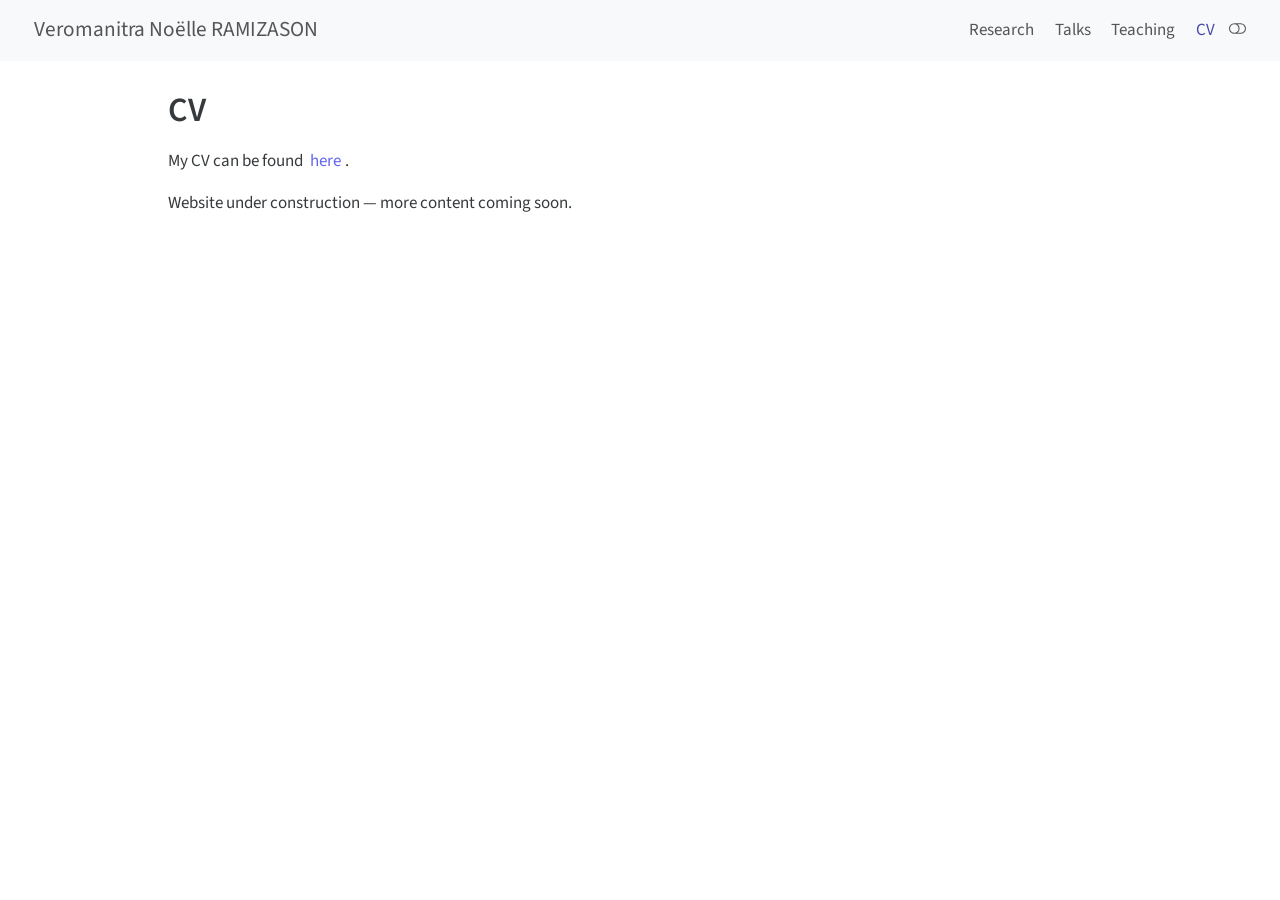
==== commit f166b382: "Built site for gh-pages" ====
--- a/Pages/CV.html
+++ b/Pages/CV.html
@@ -272,24 +272,8 @@
 <div id="quarto-content" class="quarto-container page-columns page-rows-contents page-layout-article page-navbar">
 <!-- sidebar -->
 <!-- margin-sidebar -->
-    <div id="quarto-margin-sidebar" class="sidebar margin-sidebar">
-        <nav id="TOC" role="doc-toc" class="toc-active">
-    <h2 id="toc-title">On this page</h2>
-   
-  <ul>
-  <li><a href="#education" id="toc-education" class="nav-link active" data-scroll-target="#education">Education</a></li>
-  <li><a href="#publications" id="toc-publications" class="nav-link" data-scroll-target="#publications">Publications</a>
-  <ul class="collapse">
-  <li><a href="#journal-articles" id="toc-journal-articles" class="nav-link" data-scroll-target="#journal-articles">Journal Articles</a></li>
-  <li><a href="#non-refereed-journal-articles" id="toc-non-refereed-journal-articles" class="nav-link" data-scroll-target="#non-refereed-journal-articles">Non-refereed journal articles</a></li>
-  <li><a href="#on-going-works" id="toc-on-going-works" class="nav-link" data-scroll-target="#on-going-works">On-going works</a></li>
-  </ul></li>
-  <li><a href="#research-experience" id="toc-research-experience" class="nav-link" data-scroll-target="#research-experience">Research Experience</a></li>
-  <li><a href="#skills" id="toc-skills" class="nav-link" data-scroll-target="#skills">Skills</a></li>
-  <li><a href="#teaching" id="toc-teaching" class="nav-link" data-scroll-target="#teaching">Teaching</a></li>
-  <li><a href="#references" id="toc-references" class="nav-link" data-scroll-target="#references">References</a></li>
-  </ul>
-</nav>
+    <div id="quarto-margin-sidebar" class="sidebar margin-sidebar zindex-bottom">
+        
     </div>
 <!-- main -->
 <main class="content" id="quarto-document-content">
@@ -314,122 +298,10 @@
 </header>
 
 
-<p>My CV can be found <a href="../files/CV_Edouard_Pignede.pdf">here</a>.</p>
-<section id="education" class="level2">
-<h2 class="anchored" data-anchor-id="education">Education</h2>
-<ul>
-<li><p>2025–Present<br>
-<strong>Postdoctoral researcher</strong><br>
-<a href="https://www.umi-source.uvsq.fr/">UMI SOURCE (Paris-Saclay University and IRD)</a></p></li>
-<li><p>2025<br>
-<strong>Research Fellow</strong><br>
-<a href="https://novafrica.org/">NovAfrica</a></p></li>
-<li><p>2021–present<br>
-<strong>PhD, Development and environmental economics</strong><br>
-<a href="http://www2.agroparistech.fr/spip.php?article1142">AgroParistech (Paris-Saclay University) &amp; Climate Economic Chair</a></p></li>
-<li><p>2019–2020<br>
-<strong>Master’s degree in environmental economics</strong><br>
-<a href="http://www2.agroparistech.fr/spip.php?article1142">AgroParistech (Paris-Saclay University)</a></p></li>
-<li><p>2016–2020<br>
-<strong>Master’s degree in industrial engineering</strong><br>
-<a href="https://www.centralesupelec.fr/en">CentraleSupélec (Paris-Saclay University)</a></p></li>
-<li><p>2014–2016<br>
-<strong>Classes préparatoires</strong><br>
-Henri IV</p></li>
-</ul>
-</section>
-<section id="publications" class="level2">
-<h2 class="anchored" data-anchor-id="publications">Publications</h2>
-<section id="journal-articles" class="level3">
-<h3 class="anchored" data-anchor-id="journal-articles">Journal Articles</h3>
-<ul>
-<li><p><a href="http://doi.org/10.1111/ajae.12507">Who carries the burden of climate change? Heterogeneous impact of droughts in Sub-Saharan Africa</a>, 2025, <em>American Journal of Agricultural Economics</em>. <a href="https://edouardpignede.github.io/files/DroughtIneq_EP.pdf">Pre-print</a></p></li>
-<li><p><a href="https://www.mdpi.com/2073-4433/12/11/1459">Sugarcane Yield Forecast in Ivory Coast (West Africa) Based on Weather and Vegetation Index Data</a>, with Philippe Roudier, Arona Diedhiou, and Crépin Bi Pene, 2021, <em>Atmosphere</em></p></li>
-</ul>
-</section>
-<section id="non-refereed-journal-articles" class="level3">
-<h3 class="anchored" data-anchor-id="non-refereed-journal-articles">Non-refereed journal articles</h3>
-<ul>
-<li><a href="https://dial.ird.fr/wp-content/uploads/2021/10/Dialogue_Eng_62_def.pdf">French trade in the 18th century: Inflation and Revolution</a> with Guillaume Daudin, 2021, Dialogue. French version: <a href="https://dial.ird.fr/wp-content/uploads/2021/10/Dialogue-62.pdf">link</a></li>
-</ul>
-</section>
-<section id="on-going-works" class="level3">
-<h3 class="anchored" data-anchor-id="on-going-works">On-going works</h3>
-<ul>
-<li><p>Golden cities: Artisanal mining and urbanization in Sub-Saharan Africa with Victoire Girard</p></li>
-<li><p>Climate immobility in Sub-Saharan Africa with Julien Wolfersberger</p></li>
-</ul>
-</section>
-</section>
-<section id="research-experience" class="level2">
-<h2 class="anchored" data-anchor-id="research-experience">Research Experience</h2>
-<ul>
-<li><p>Nov, 2020 – Nov, 2021<br>
-<strong>Research engineer</strong><br>
-<a href="https://en.ird.fr/">French National Research Institute for Sustainable Development (IRD), DIAL</a>, Paris</p></li>
-<li><p>May, 2020 – Nov, 2020<br>
-<strong>Research engineer</strong><br>
-<a href="https://www.afd.fr/en">French Development Agency (AFD)</a>, Paris. End-of-study internship</p></li>
-</ul>
-</section>
-<section id="skills" class="level2">
-<h2 class="anchored" data-anchor-id="skills">Skills</h2>
-<ul>
-<li><strong>Computer skills</strong>: Advanced knowledge of R, QGIS, Python and STATA<br>
-</li>
-<li><strong>Languages</strong>: French: Native, English: Fluent, Spanish: Intermediate</li>
-</ul>
-</section>
-<section id="teaching" class="level2">
-<h2 class="anchored" data-anchor-id="teaching">Teaching</h2>
-<ul>
-<li><p>2022-2023<br>
-<strong>Introduction to environmental economics (Master BIOCEB - AgroParisTech)</strong><br>
-Spring semester, in English<br>
-Level: Master<br>
-Teaching load: 9 hours</p></li>
-<li><p>2022-2023<br>
-<strong>Introduction to climate change in economics (Master ADEPP - ENSAE Dakar)</strong><br>
-Fall semester, in French<br>
-Level: Master<br>
-Teaching load: 2 hours</p></li>
-<li><p>2022-2023<br>
-<strong>Microeconomy (CPES - PSL University)</strong><br>
-Fall semester, in French<br>
-Level: Bachelor (2nd year)<br>
-Teaching load: 20 hours</p></li>
-<li><p>2021-2022<br>
-<strong>Introduction to GIS data in Economy (Master BIOCEB - AgroParisTech)</strong><br>
-Spring semester, in English<br>
-Level: Master<br>
-Teaching load: 1.5 hours</p></li>
-</ul>
-</section>
-<section id="references" class="level2">
-<h2 class="anchored" data-anchor-id="references">References</h2>
-<p><strong>Dr.&nbsp;Philippe Delacote</strong><br>
-Senior Researcher, Department of Economy<br>
-Bureau d’Economie Théorique et Appliquée (BETA)<br>
-INRAE<br>
-<a href="https://sites.google.com/view/philippedelacote/">Personal website</a></p>
-<p><strong>Dr.&nbsp;Raja Chakir</strong><br>
-Senior Researcher, Department of Economy<br>
-Paris-Saclay Applied Economics (PSAE)<br>
-INRAE-AgroParisTech<br>
-<a href="https://sites.google.com/site/rajachakir/">Personal website</a></p>
-<p><strong>Dr.&nbsp;Julien Wolfersberger</strong><br>
-Research fellow, Department of Economy<br>
-Paris-Saclay Applied Economics (PSAE)<br>
-AgroParisTech<br>
-<a href="https://julienwolfersberger.wordpress.com/">Personal website</a></p>
-<p><strong>Dr.&nbsp;Victoire Girard</strong><br>
-Research faculty, Department of Economy<br>
-NovAfrica<br>
-Nova SBE<br>
-<a href="https://sites.google.com/site/girardvictoire/home">Personal website</a></p>
-
-
-</section>
+<p>My CV can be found <a href="../files/RAMIZASON_VEROMANITRA_CV_EGS_2026.pdf">here</a>.</p>
+<p>Website under construction — more content coming soon.</p>
+
+
 
 </main> <!-- /main -->
 <script id="quarto-html-after-body" type="application/javascript">
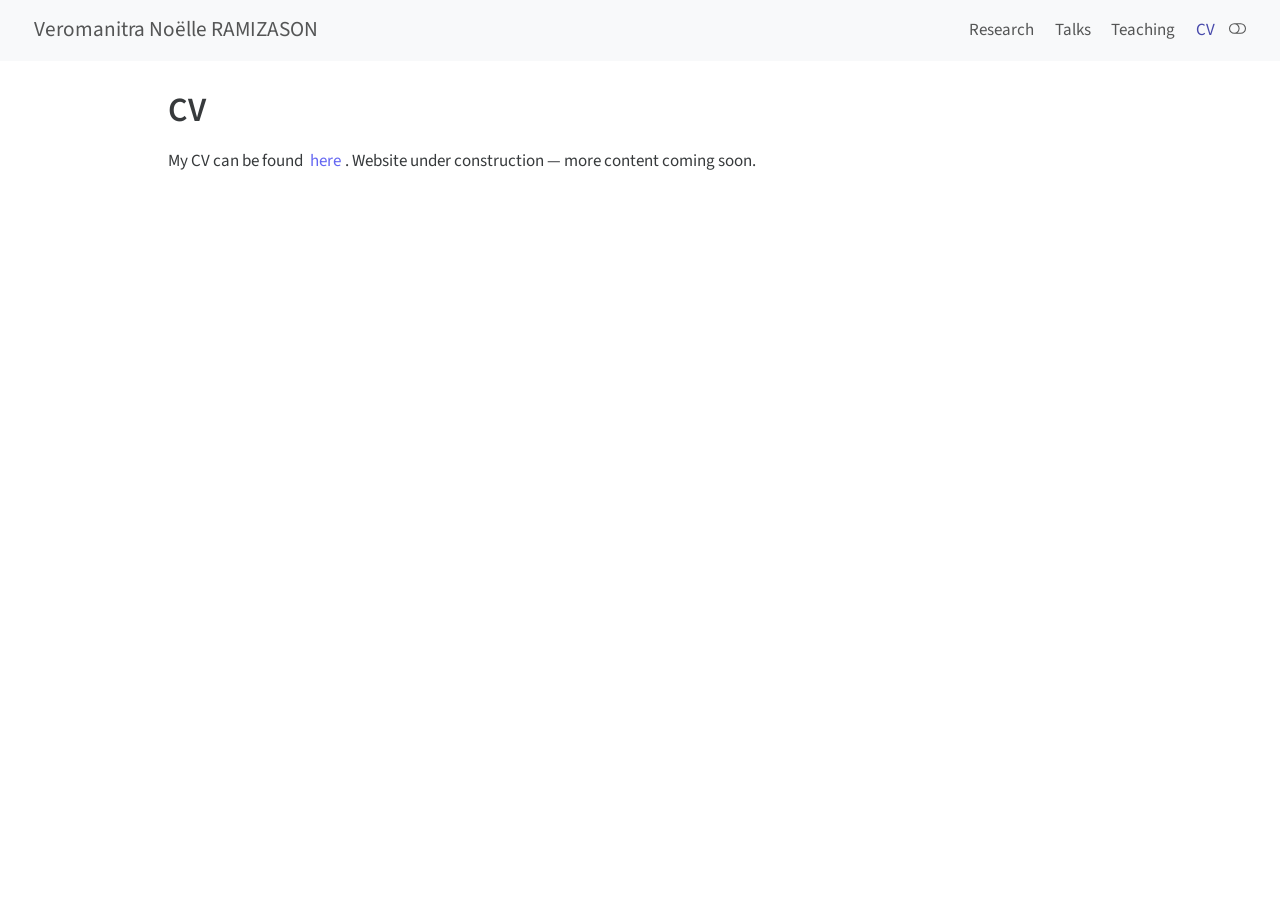
==== commit 16bbd976: "Built site for gh-pages" ====
--- a/Pages/CV.html
+++ b/Pages/CV.html
@@ -298,8 +298,7 @@
 </header>
 
 
-<p>My CV can be found <a href="../files/RAMIZASON_VEROMANITRA_CV_EGS_2026.pdf">here</a>.</p>
-<p>Website under construction — more content coming soon.</p>
+<p>My CV can be found <a href="../files/RAMIZASON_VEROMANITRA_CV_EGS_2026.pdf">here</a>. Website under construction — more content coming soon.</p>
 
 
 
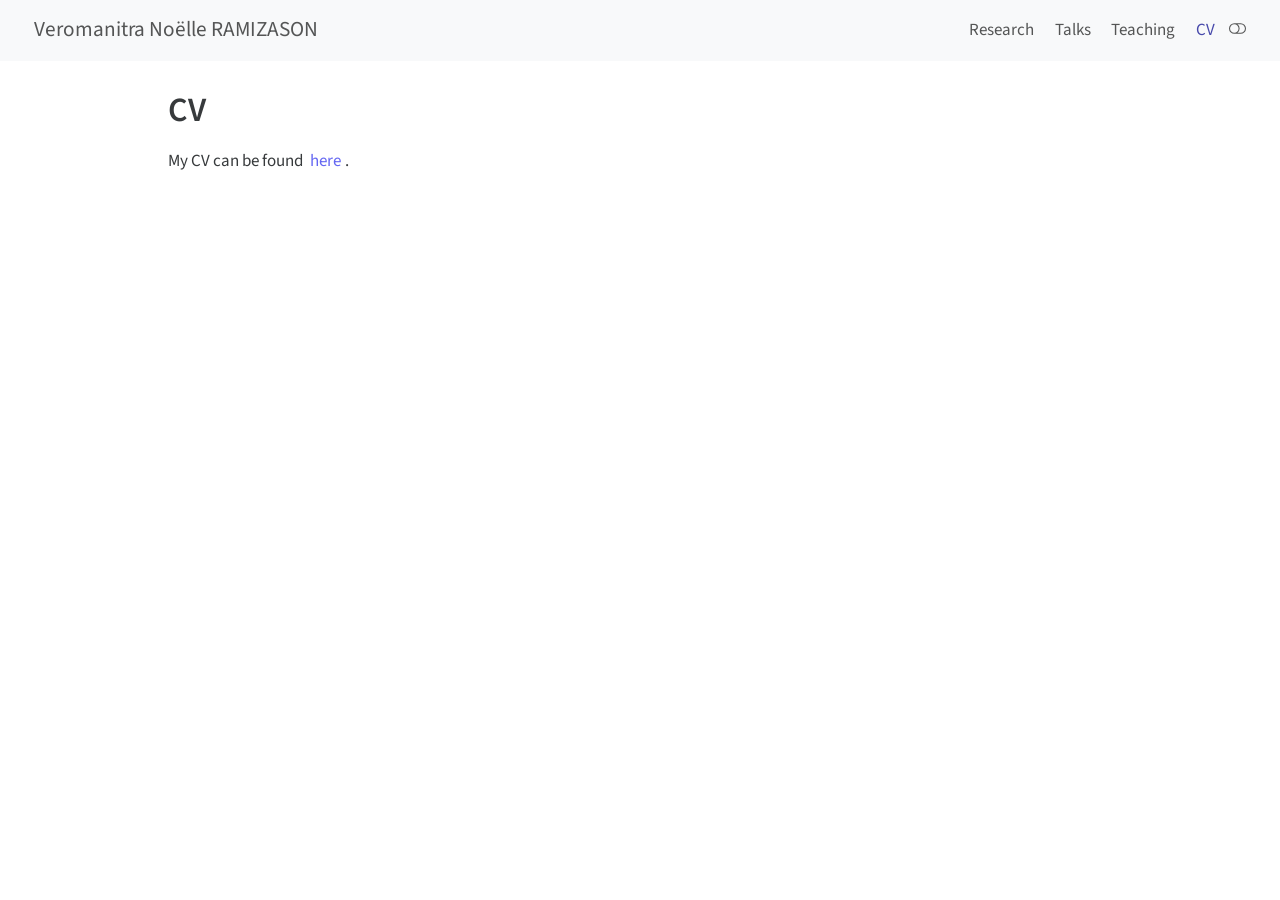
==== commit 55d1b52a: "Built site for gh-pages" ====
--- a/Pages/CV.html
+++ b/Pages/CV.html
@@ -298,7 +298,7 @@
 </header>
 
 
-<p>My CV can be found <a href="../files/RAMIZASON_VEROMANITRA_CV_EGS_2026.pdf">here</a>. Website under construction — more content coming soon.</p>
+<p>My CV can be found <a href="../files/RAMIZASON_VEROMANITRA_CV_EGS_2026.pdf">here</a>.</p>
 
 
 
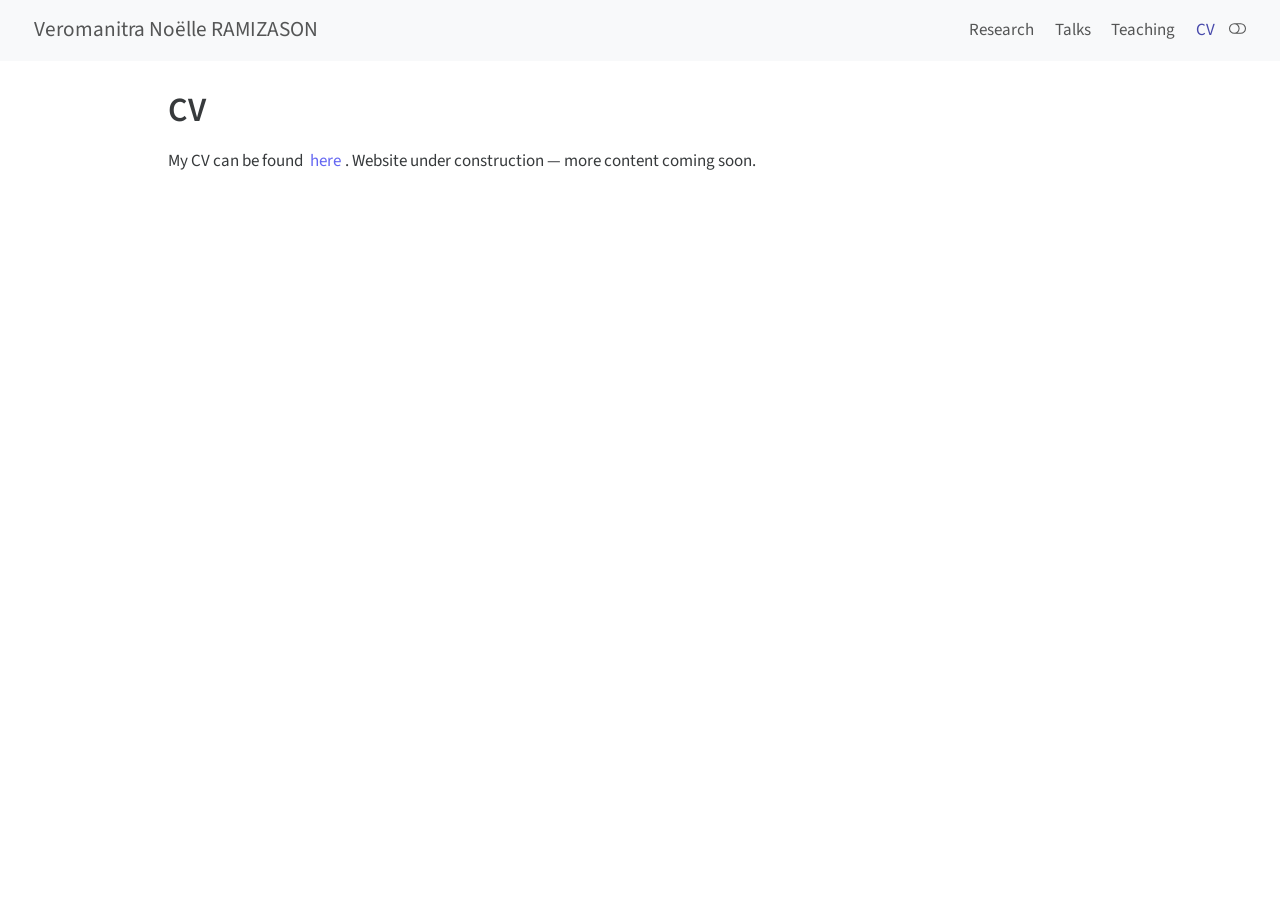
==== commit 95d7253b: "Built site for gh-pages" ====
--- a/Pages/CV.html
+++ b/Pages/CV.html
@@ -298,7 +298,7 @@
 </header>
 
 
-<p>My CV can be found <a href="../files/RAMIZASON_VEROMANITRA_CV_EGS_2026.pdf">here</a>.</p>
+<p>My CV can be found <a href="../files/RAMIZASON_VEROMANITRA_CV_EGS_2026.pdf">here</a>. Website under construction — more content coming soon.</p>
 
 
 
